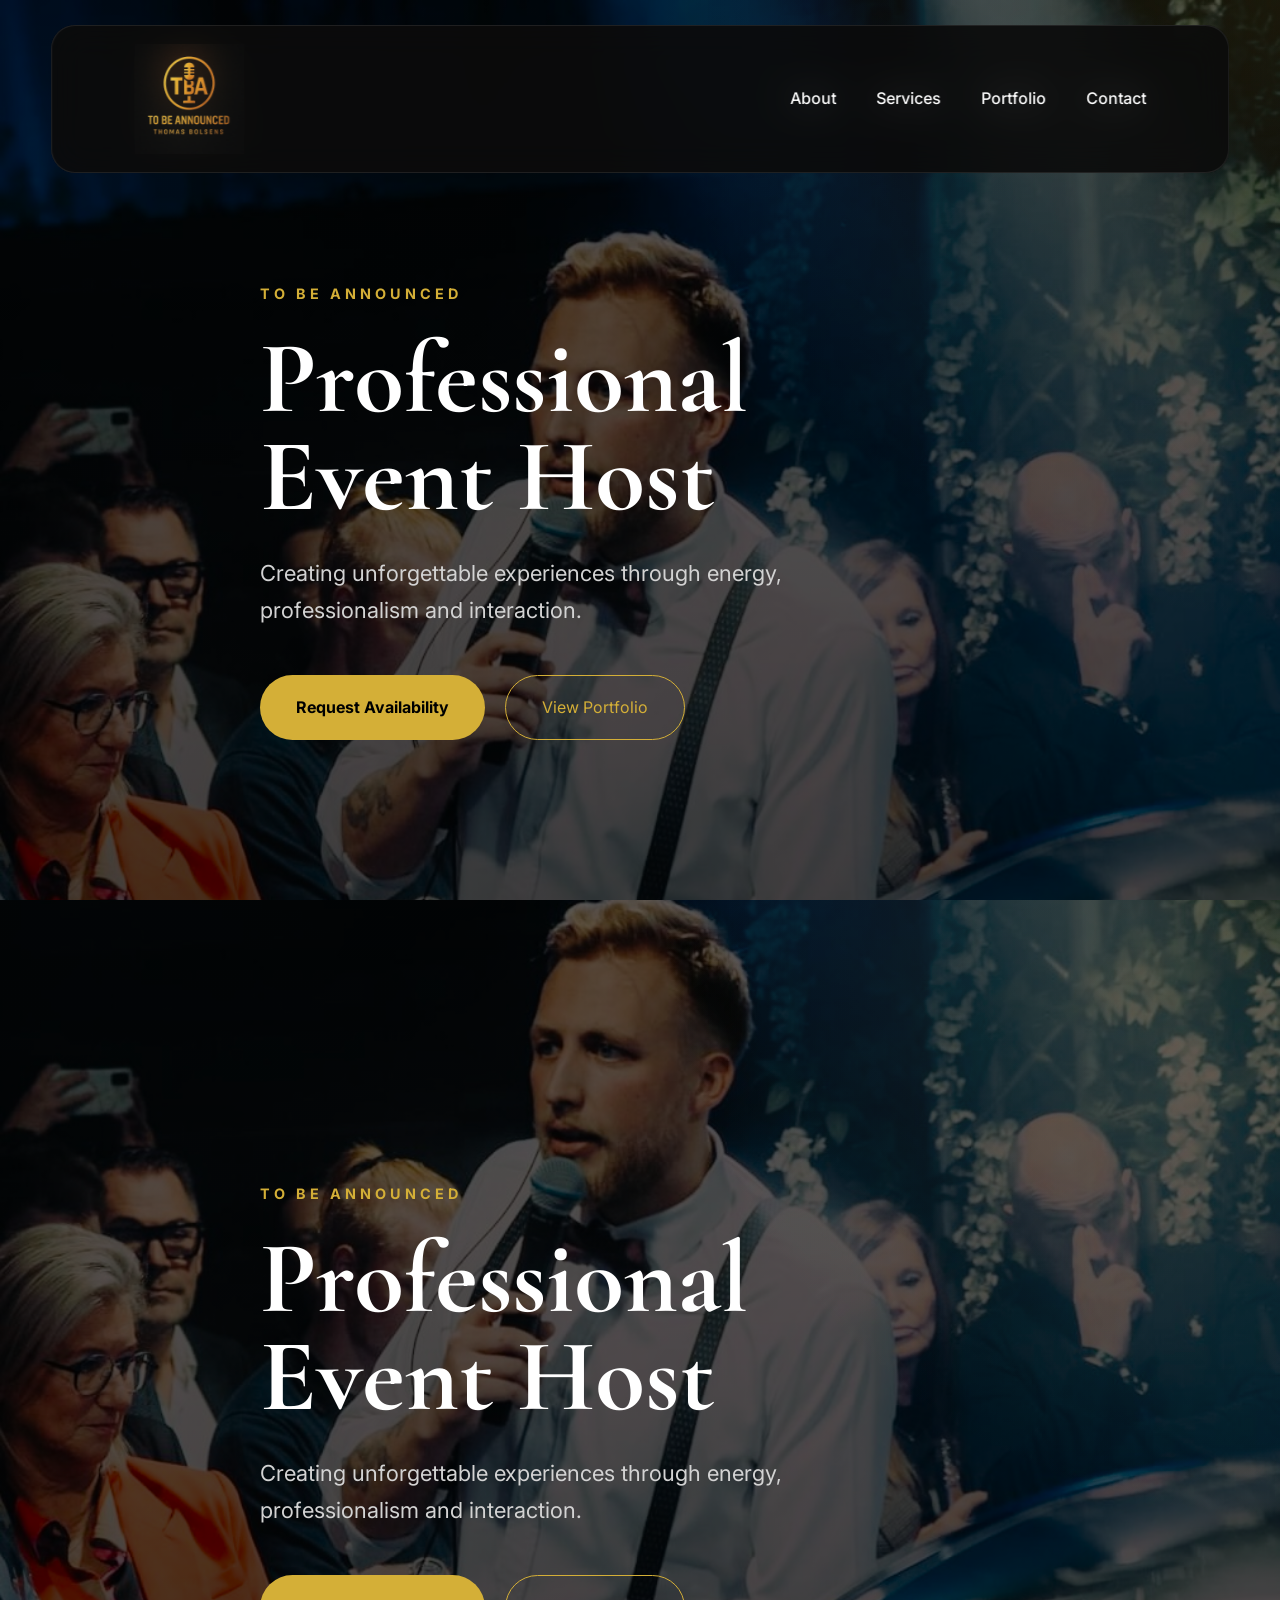
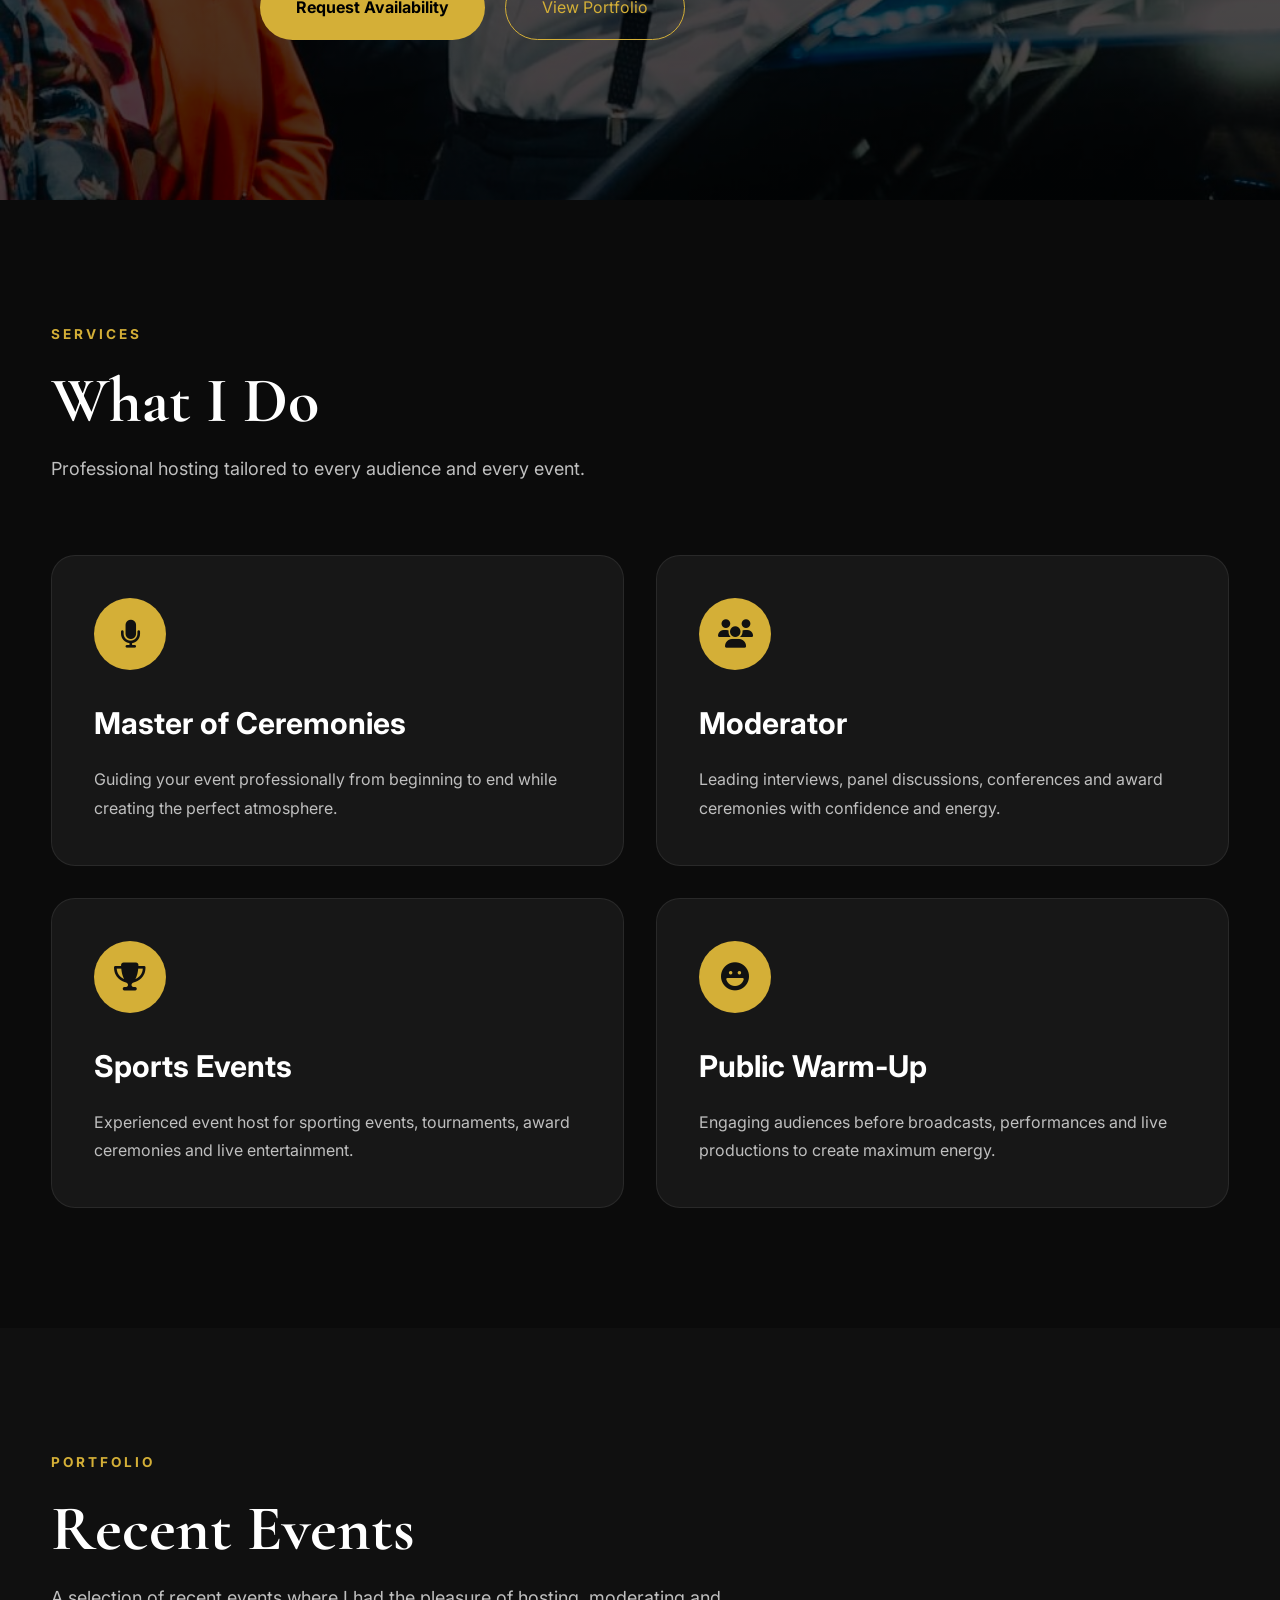
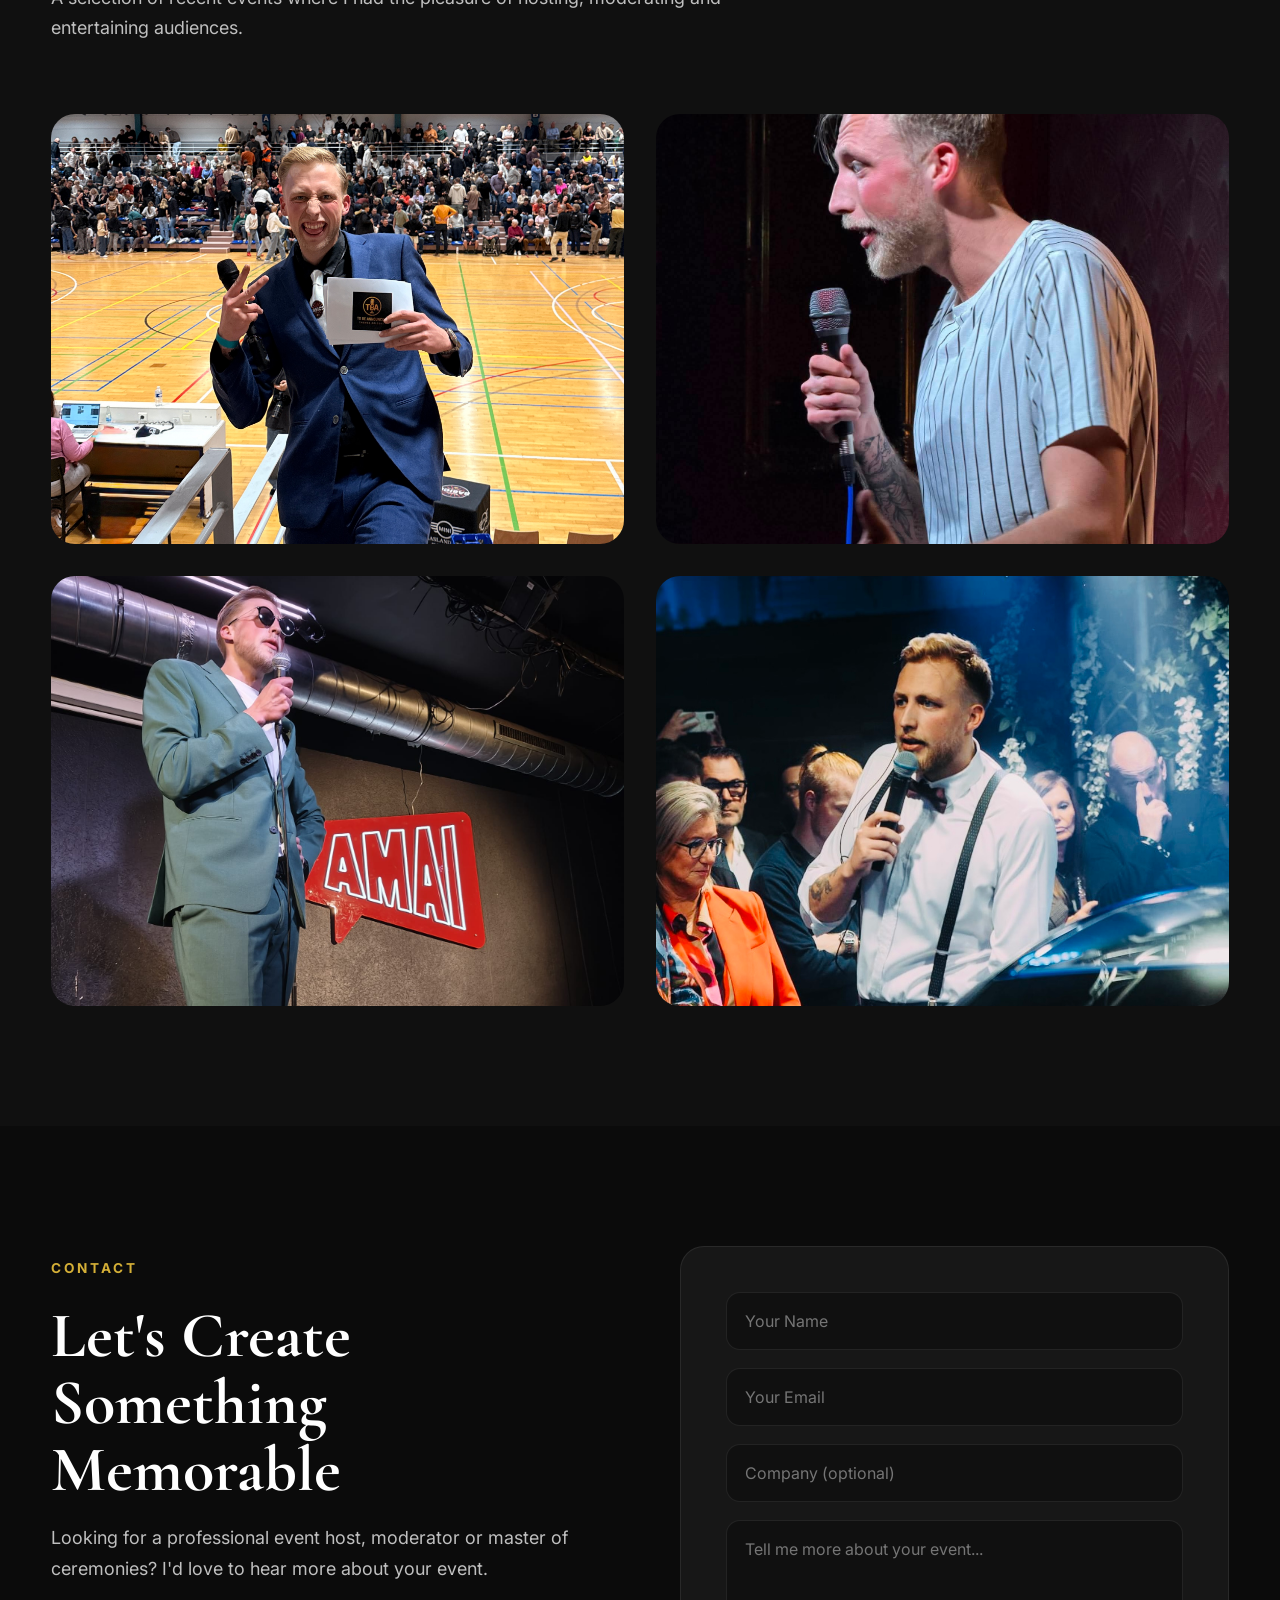
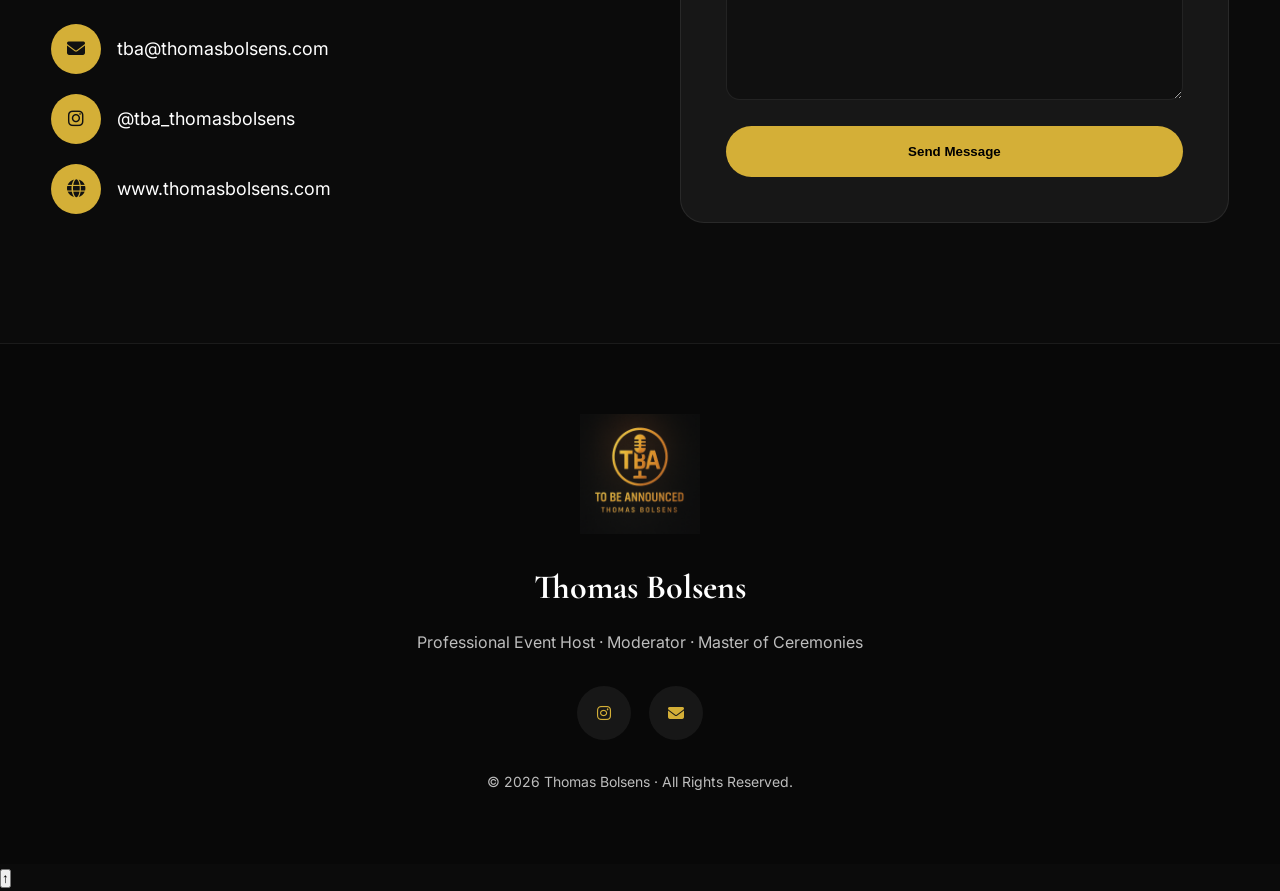
==== index.html @ 0cbcba97 "Add SEO files" ====
<!DOCTYPE html>
<html lang="en">

<head>

    <meta charset="UTF-8">
    <meta name="viewport" content="width=device-width, initial-scale=1.0">

    <title>Thomas Bolsens | Professional Event Host</title>

    <meta name="description"
      content="Professional event host, moderator and master of ceremonies based in Belgium. Thomas Bolsens brings energy, interaction and professionalism to every event.">

<meta name="keywords"
      content="Thomas Bolsens, Event Host, Moderator, Master of Ceremonies, MC, Presenter, Belgium">

<meta name="author" content="Thomas Bolsens">
<meta name="robots" content="index, follow">

<meta property="og:title" content="Thomas Bolsens | Professional Event Host">
<meta property="og:description"
      content="Professional event host, moderator and master of ceremonies for corporate events, sports events and live entertainment.">
<meta property="og:image" content="https://thomasbolsens.com/images/hero.jpeg">
<meta property="og:url" content="https://thomasbolsens.com">
<meta property="og:type" content="website">

<meta name="twitter:card" content="summary_large_image">
<meta name="twitter:title" content="Thomas Bolsens | Professional Event Host">
<meta name="twitter:description"
      content="Professional event host, moderator and master of ceremonies.">
<meta name="twitter:image" content="https://thomasbolsens.com/images/hero.jpeg">

<link rel="stylesheet" href="style.css">

<link rel="preconnect" href="https://fonts.googleapis.com">
<link rel="preconnect" href="https://fonts.gstatic.com" crossorigin>

<link href="https://fonts.googleapis.com/css2?family=Inter:wght@300;400;500;600;700&family=Cormorant+Garamond:wght@500;600;700&display=swap"
      rel="stylesheet">

<link rel="stylesheet"
      href="https://cdnjs.cloudflare.com/ajax/libs/font-awesome/6.7.2/css/all.min.css">

<link rel="icon" type="image/png" href="images/favicon.png">

</head>

<body>

<header class="navbar">

    <div class="container nav-container">

        <a href="#" class="logo">
            <img src="images/logo.png" alt="Thomas Bolsens">
        </a>

        <nav>

            <a href="#about">About</a>
            <a href="#services">Services</a>
            <a href="#portfolio">Portfolio</a>
            <a href="#contact">Contact</a>

        </nav>

        <div class="menu-toggle">

            <i class="fa-solid fa-bars"></i>

        </div>

    </div>

</header>

<section class="hero">

    <div class="hero-overlay"></div>

    <div class="container hero-content">

        <span class="eyebrow">
            TO BE ANNOUNCED
        </span>

        <h1>
            Professional<br>
            Event Host
        </h1>

        <p>

            Creating unforgettable experiences through
            energy, professionalism and interaction.

        </p>

        <div class="hero-buttons">

            <a href="#contact" class="btn-primary">
                Request Availability
            </a>

            <a href="#portfolio" class="btn-secondary">
                View Portfolio
            </a>

        </div>

    </div>

</section>

<!DOCTYPE html>
<html lang="en">

<head>

    <meta charset="UTF-8">
    <meta name="viewport" content="width=device-width, initial-scale=1.0">

    <title>Thomas Bolsens | Professional Event Host</title>

    <meta name="description"
        content="Professional Event Host, Moderator & Master of Ceremonies">

    <link rel="stylesheet" href="style.css">

    <link rel="preconnect" href="https://fonts.googleapis.com">
    <link rel="preconnect" href="https://fonts.gstatic.com" crossorigin>

    <link
        href="https://fonts.googleapis.com/css2?family=Inter:wght@300;400;500;600;700&family=Cormorant+Garamond:wght@500;600;700&display=swap"
        rel="stylesheet">

    <link rel="stylesheet"
        href="https://cdnjs.cloudflare.com/ajax/libs/font-awesome/6.7.2/css/all.min.css">

</head>

<body>

<header class="navbar">

    <div class="container nav-container">

        <a href="#" class="logo">
            <img src="images/logo.png" alt="Thomas Bolsens">
        </a>

        <nav>

            <a href="#about">About</a>
            <a href="#services">Services</a>
            <a href="#portfolio">Portfolio</a>
            <a href="#contact">Contact</a>

        </nav>

        <div class="menu-toggle">

            <i class="fa-solid fa-bars"></i>

        </div>

    </div>

</header>

<section class="hero">

    <div class="hero-overlay"></div>

    <div class="container hero-content">

        <span class="eyebrow">
            TO BE ANNOUNCED
        </span>

        <h1>
            Professional<br>
            Event Host
        </h1>

        <p>

            Creating unforgettable experiences through
            energy, professionalism and interaction.

        </p>

        <div class="hero-buttons">

            <a href="#contact" class="btn-primary">
                Request Availability
            </a>

            <a href="#portfolio" class="btn-secondary">
                View Portfolio
            </a>

        </div>

    </div>

</section>

<section id="services" class="services">

    <div class="container">

        <div class="section-header">

            <span class="section-tag">
                SERVICES
            </span>

            <h2 class="section-title">
                What I Do
            </h2>

            <p class="section-text">
                Professional hosting tailored to every audience and every event.
            </p>

        </div>

        <div class="services-grid">

            <div class="service-card">

                <div class="service-icon">
                    <i class="fa-solid fa-microphone"></i>
                </div>

                <h3>Master of Ceremonies</h3>

                <p>
                    Guiding your event professionally from beginning to end while creating the perfect atmosphere.
                </p>

            </div>

            <div class="service-card">

                <div class="service-icon">
                    <i class="fa-solid fa-users"></i>
                </div>

                <h3>Moderator</h3>

                <p>
                    Leading interviews, panel discussions, conferences and award ceremonies with confidence and energy.
                </p>

            </div>

            <div class="service-card">

                <div class="service-icon">
                    <i class="fa-solid fa-trophy"></i>
                </div>

                <h3>Sports Events</h3>

                <p>
                    Experienced event host for sporting events, tournaments, award ceremonies and live entertainment.
                </p>

            </div>

            <div class="service-card">

                <div class="service-icon">
                    <i class="fa-solid fa-face-laugh"></i>
                </div>

                <h3>Public Warm-Up</h3>

                <p>
                    Engaging audiences before broadcasts, performances and live productions to create maximum energy.
                </p>

            </div>

        </div>

    </div>

</section>

<section id="portfolio" class="portfolio">

    <div class="container">

        <div class="section-header">

            <span class="section-tag">
                PORTFOLIO
            </span>

            <h2 class="section-title">
                Recent Events
            </h2>

            <p class="section-text">
                A selection of recent events where I had the pleasure of hosting, moderating and entertaining audiences.
            </p>

        </div>

        <div class="portfolio-grid">

            <div class="portfolio-item">

                <img src="images/basketbal.jpeg" alt="Basketball Event">

                <div class="portfolio-overlay">

                    <h3>Basketball Event</h3>

                    <p>Master of Ceremonies</p>

                </div>

            </div>

            <div class="portfolio-item">

                <img src="images/comedy1.jpeg" alt="Comedy Show">

                <div class="portfolio-overlay">

                    <h3>Comedy Night</h3>

                    <p>Host & Performer</p>

                </div>

            </div>

            <div class="portfolio-item">

                <img src="images/comedy2.jpeg" alt="Live Entertainment">

                <div class="portfolio-overlay">

                    <h3>Live Entertainment</h3>

                    <p>Public Warm-up</p>

                </div>

            </div>

            <div class="portfolio-item">

                <img src="images/hero.jpeg" alt="Corporate Event">

                <div class="portfolio-overlay">

                    <h3>Corporate Event</h3>

                    <p>Event Host</p>

                </div>

            </div>

        </div>

    </div>

</section>

<section id="contact" class="contact">

    <div class="container contact-grid">

        <div class="contact-info">

            <span class="section-tag">
                CONTACT
            </span>

            <h2 class="section-title">
                Let's Create Something Memorable
            </h2>

            <p class="section-text">

                Looking for a professional event host,
                moderator or master of ceremonies?

                I'd love to hear more about your event.

            </p>

            <div class="contact-details">

                <div class="contact-item">

                    <i class="fa-solid fa-envelope"></i>

                    <span>tba@thomasbolsens.com</span>

                </div>

                <div class="contact-item">

                    <i class="fa-brands fa-instagram"></i>

                    <span>@tba_thomasbolsens</span>

                </div>

                <div class="contact-item">

                    <i class="fa-solid fa-globe"></i>

                    <span>www.thomasbolsens.com</span>

                </div>

            </div>

        </div>

        <form
            class="contact-form"
            action="https://formspree.io/f/xbdvperz"
            method="POST">

            <input
                type="text"
                name="name"
                placeholder="Your Name"
                required>

            <input
                type="email"
                name="email"
                placeholder="Your Email"
                required>

            <input
                type="text"
                name="company"
                placeholder="Company (optional)">

            <textarea
                name="message"
                placeholder="Tell me more about your event..."
                required></textarea>

            <button
                type="submit"
                class="btn-primary">

                Send Message

            </button>

        </form>

    </div>

</section>

<footer class="footer">

    <div class="container">

        <div class="footer-logo">

            <img src="images/logo.png" alt="Thomas Bolsens Logo">

        </div>

        <h3>Thomas Bolsens</h3>

        <p>

            Professional Event Host · Moderator ·
            Master of Ceremonies

        </p>

        <div class="footer-social">

            <a
                href="https://instagram.com/tba_thomasbolsens"
                target="_blank"
                aria-label="Instagram">

                <i class="fa-brands fa-instagram"></i>

            </a>

            <a
                href="mailto:tba@thomasbolsens.com"
                aria-label="Email">

                <i class="fa-solid fa-envelope"></i>

            </a>

        </div>

        <p class="copyright">

            © 2026 Thomas Bolsens ·
            All Rights Reserved.

        </p>

    </div>

</footer>

<script src="script.js"></script>

</body>
</html>
---- style.css ----
/* ==========================================
   THOMAS BOLSENS
   PREMIUM WEBSITE
========================================== */

:root{

    --black:#0b0b0b;
    --black-light:#151515;

    --gold:#D4AF37;
    --gold-light:#E8C55A;

    --white:#ffffff;

    --grey:#bfbfbf;

    --border:rgba(255,255,255,.08);

    --shadow:0 20px 60px rgba(0,0,0,.35);

    --radius:22px;

    --transition:.35s ease;

}

/* ==========================================
   RESET
========================================== */

*{

    margin:0;
    padding:0;

    box-sizing:border-box;

}

html{

    scroll-behavior:smooth;

}

body{

    background:var(--black);

    color:var(--white);

    font-family:'Inter',sans-serif;

    overflow-x:hidden;

    line-height:1.7;

}

img{

    width:100%;

    display:block;

}

a{

    text-decoration:none;

    color:inherit;

}

ul{

    list-style:none;

}

.container{

    width:min(92%,1200px);

    margin:auto;

}

section{

    padding:120px 0;

}

/* ==========================================
   TYPOGRAPHY
========================================== */

.section-tag{

    color:var(--gold);

    font-size:.85rem;

    letter-spacing:3px;

    text-transform:uppercase;

    font-weight:700;

}

.section-title{

    font-family:'Cormorant Garamond',serif;

    font-size:clamp(42px,5vw,70px);

    line-height:1.05;

    margin:20px 0;

}

.section-text{

    color:var(--grey);

    font-size:18px;

    max-width:720px;

}

/* ==========================================
   BUTTONS
========================================== */

.btn-primary{

    display:inline-flex;

    justify-content:center;

    align-items:center;

    padding:18px 36px;

    background:var(--gold);

    color:black;

    border-radius:999px;

    font-weight:700;

    transition:var(--transition);

}

.btn-primary:hover{

    background:var(--gold-light);

    transform:translateY(-4px);

}

.btn-secondary{

    display:inline-flex;

    justify-content:center;

    align-items:center;

    padding:18px 36px;

    border:1px solid var(--gold);

    border-radius:999px;

    color:var(--gold);

    transition:var(--transition);

}

.btn-secondary:hover{

    background:var(--gold);

    color:black;

}

/* ==========================================
   NAVBAR
========================================== */

.navbar{

    position:fixed;

    top:25px;
    left:50%;

    transform:translateX(-50%);

    width:min(92%,1280px);

    z-index:999;

    background:rgba(12,12,12,.72);

    backdrop-filter:blur(18px);

    border:1px solid rgba(255,255,255,.08);

    border-radius:24px;

}

.nav-container{

    display:flex;

    justify-content:space-between;

    align-items:center;

    padding:18px 35px;

}

.logo img{

    width:110px;

}

nav{

    display:flex;

    gap:40px;

    align-items:center;

}

nav a{

    color:white;

    font-weight:500;

    position:relative;

    transition:.3s;

}

nav a::after{

    content:"";

    position:absolute;

    left:0;

    bottom:-8px;

    width:0;

    height:2px;

    background:var(--gold);

    transition:.35s;

}

nav a:hover{

    color:var(--gold);

}

nav a:hover::after{

    width:100%;

}

.menu-toggle{

    display:none;

    font-size:28px;

    color:white;

    cursor:pointer;

}

/* ==========================================
   HERO
========================================== */

.hero{

    position:relative;

    min-height:100vh;

    display:flex;

    align-items:center;

    overflow:hidden;

    background:
    linear-gradient(
        rgba(0,0,0,.62),
        rgba(0,0,0,.72)
    ),
    url("images/hero.jpeg");

    background-size:cover;

    background-position:center;

    background-repeat:no-repeat;

}

.hero-overlay{

    position:absolute;

    inset:0;

    background:radial-gradient(circle at top right,
    rgba(212,175,55,.12),
    transparent 40%);

}

.hero-content{

    position:relative;

    z-index:2;

    max-width:760px;

    padding-top:120px;

}

.eyebrow{

    display:inline-block;

    color:var(--gold);

    letter-spacing:4px;

    text-transform:uppercase;

    font-size:.9rem;

    font-weight:700;

    margin-bottom:24px;

}

.hero h1{

    font-family:'Cormorant Garamond',serif;

    font-size:clamp(62px,8vw,110px);

    line-height:.95;

    margin-bottom:30px;

}

.hero p{

    max-width:620px;

    color:#d3d3d3;

    font-size:22px;

    margin-bottom:45px;

}

.hero-buttons{

    display:flex;

    gap:20px;

    flex-wrap:wrap;

}

/* ==========================================
   ABOUT
========================================== */

.about{

    background:#101010;

}

.about-grid{

    display:grid;

    grid-template-columns:520px 1fr;

    gap:80px;

    align-items:center;

}

.about-image{

    position:relative;

}

.about-image img{

    width:100%;

    height:700px;

    object-fit:cover;

    object-position:center;

    border-radius:26px;

    box-shadow:0 30px 80px rgba(0,0,0,.45);

    transition:.45s;

}

.about-image img:hover{

    transform:scale(1.03);

}

.about-content{

    max-width:620px;

}

.about-content h2{

    font-family:'Cormorant Garamond',serif;

    font-size:62px;

    line-height:1.05;

    margin:20px 0 30px;

}

.about-content p{

    color:#c8c8c8;

    font-size:18px;

    margin-bottom:22px;

}

.about-highlights{

    display:grid;

    grid-template-columns:repeat(2,1fr);

    gap:22px;

    margin:45px 0;

}

.highlight{

    background:#181818;

    border:1px solid rgba(255,255,255,.08);

    border-radius:20px;

    padding:24px;

    transition:.35s;

}

.highlight:hover{

    border-color:#D4AF37;

    transform:translateY(-6px);

}

.highlight h3{

    color:#D4AF37;

    margin-bottom:10px;

    font-size:20px;

}

.highlight p{

    margin:0;

    font-size:15px;

    color:#bdbdbd;

}

.about .btn-primary{

    margin-top:15px;

}

/* ==========================================
   SERVICES
========================================== */

.services{

    background:#0b0b0b;

}

.services-grid{

    display:grid;

    grid-template-columns:repeat(2,1fr);

    gap:32px;

    margin-top:70px;

}

.service-card{

    background:#171717;

    border:1px solid rgba(255,255,255,.08);

    border-radius:24px;

    padding:42px;

    transition:.35s;

    position:relative;

    overflow:hidden;

}

.service-card::before{

    content:"";

    position:absolute;

    left:0;
    top:0;

    width:5px;
    height:100%;

    background:#D4AF37;

    transform:scaleY(0);

    transition:.35s;

}

.service-card:hover::before{

    transform:scaleY(1);

}

.service-card:hover{

    transform:translateY(-10px);

    border-color:#D4AF37;

    box-shadow:0 20px 50px rgba(0,0,0,.35);

}

.service-icon{

    width:72px;

    height:72px;

    border-radius:50%;

    background:#D4AF37;

    color:#111;

    display:flex;

    justify-content:center;

    align-items:center;

    font-size:28px;

    margin-bottom:28px;

}

.service-card h3{

    font-size:30px;

    margin-bottom:16px;

}

.service-card p{

    color:#bfbfbf;

    line-height:1.8;

}

/* ==========================================
   PORTFOLIO
========================================== */

.portfolio{

    background:#101010;

}

.portfolio-grid{

    display:grid;

    grid-template-columns:repeat(2,1fr);

    gap:32px;

    margin-top:70px;

}

.portfolio-item{

    position:relative;

    overflow:hidden;

    border-radius:24px;

}

.portfolio-item img{

    width:100%;

    height:430px;

    object-fit:cover;

    object-position:center 25%;

    transition:.55s;

}

.portfolio-overlay{

    position:absolute;

    inset:0;

    display:flex;

    flex-direction:column;

    justify-content:flex-end;

    padding:34px;

    background:linear-gradient(to top,
        rgba(0,0,0,.90),
        rgba(0,0,0,.10));

    opacity:0;

    transition:.35s;

}

.portfolio-overlay h3{

    font-size:30px;

    margin-bottom:8px;

}

.portfolio-overlay p{

    color:#D4AF37;

}

.portfolio-item:hover img{

    transform:scale(1.08);

}

.portfolio-item:hover .portfolio-overlay{

    opacity:1;

}

/* ==========================================
   CONTACT
========================================== */

.contact{

    background:#0b0b0b;

}

.contact-grid{

    display:grid;

    grid-template-columns:1fr 1fr;

    gap:80px;

    align-items:center;

}

.contact-details{

    margin-top:40px;

    display:flex;

    flex-direction:column;

    gap:20px;

}

.contact-item{

    display:flex;

    align-items:center;

    gap:16px;

    font-size:18px;

}

.contact-item i{

    width:50px;

    height:50px;

    border-radius:50%;

    display:flex;

    align-items:center;

    justify-content:center;

    background:#D4AF37;

    color:#111;

}

.contact-form{

    background:#171717;

    padding:45px;

    border-radius:24px;

    border:1px solid rgba(255,255,255,.08);

}

.contact-form input,
.contact-form textarea{

    width:100%;

    background:#101010;

    border:1px solid rgba(255,255,255,.08);

    color:white;

    padding:18px;

    border-radius:14px;

    margin-bottom:18px;

    font-family:inherit;

    font-size:16px;

}

.contact-form textarea{

    min-height:180px;

    resize:vertical;

}

.contact-form input:focus,
.contact-form textarea:focus{

    outline:none;

    border-color:#D4AF37;

}

.contact-form button{

    width:100%;

    border:none;

    cursor:pointer;

}

/* ==========================================
   FOOTER
========================================== */

.footer{

    background:#080808;

    padding:70px 0;

    text-align:center;

    border-top:1px solid rgba(255,255,255,.08);

}

.footer-logo img{

    width:120px;

    margin:0 auto 25px;

}

.footer h3{

    font-family:'Cormorant Garamond',serif;

    font-size:34px;

    margin-bottom:12px;

}

.footer p{

    color:#bdbdbd;

}

.footer-social{

    display:flex;

    justify-content:center;

    gap:18px;

    margin:30px 0;

}

.footer-social a{

    width:54px;

    height:54px;

    border-radius:50%;

    background:#171717;

    display:flex;

    justify-content:center;

    align-items:center;

    color:#D4AF37;

    transition:.3s;

}

.footer-social a:hover{

    background:#D4AF37;

    color:#111;

    transform:translateY(-4px);

}

.copyright{

    margin-top:25px;

    font-size:14px;

}

/* ==========================================
   RESPONSIVE
========================================== */

@media(max-width:1024px){

    .about-grid,
    .contact-grid{

        grid-template-columns:1fr;

    }

    .services-grid,
    .portfolio-grid{

        grid-template-columns:1fr;

    }

}

@media(max-width:768px){

    nav{

        display:none;

    }

    .menu-toggle{

        display:block;

    }

    .hero{

        text-align:center;

    }

    .hero-content{

        margin:auto;

    }

    .hero-buttons{

        justify-content:center;

    }

    .hero h1{

        font-size:58px;

    }

    .about-grid{

        gap:45px;

    }

    .about-image img{

        height:450px;

    }

    .about-highlights{

        grid-template-columns:1fr;

    }

}

@media(max-width:600px){

    section{

        padding:80px 0;

    }

    .section-title{

        font-size:42px;

    }

    .hero h1{

        font-size:44px;

    }

    .hero p{

        font-size:18px;

    }

    .btn-primary,
    .btn-secondary{

        width:100%;

    }

    .hero-buttons{

        flex-direction:column;

    }

}
---- style.css ----
/* ==========================================
   THOMAS BOLSENS
   PREMIUM WEBSITE
========================================== */

:root{

    --black:#0b0b0b;
    --black-light:#151515;

    --gold:#D4AF37;
    --gold-light:#E8C55A;

    --white:#ffffff;

    --grey:#bfbfbf;

    --border:rgba(255,255,255,.08);

    --shadow:0 20px 60px rgba(0,0,0,.35);

    --radius:22px;

    --transition:.35s ease;

}

/* ==========================================
   RESET
========================================== */

*{

    margin:0;
    padding:0;

    box-sizing:border-box;

}

html{

    scroll-behavior:smooth;

}

body{

    background:var(--black);

    color:var(--white);

    font-family:'Inter',sans-serif;

    overflow-x:hidden;

    line-height:1.7;

}

img{

    width:100%;

    display:block;

}

a{

    text-decoration:none;

    color:inherit;

}

ul{

    list-style:none;

}

.container{

    width:min(92%,1200px);

    margin:auto;

}

section{

    padding:120px 0;

}

/* ==========================================
   TYPOGRAPHY
========================================== */

.section-tag{

    color:var(--gold);

    font-size:.85rem;

    letter-spacing:3px;

    text-transform:uppercase;

    font-weight:700;

}

.section-title{

    font-family:'Cormorant Garamond',serif;

    font-size:clamp(42px,5vw,70px);

    line-height:1.05;

    margin:20px 0;

}

.section-text{

    color:var(--grey);

    font-size:18px;

    max-width:720px;

}

/* ==========================================
   BUTTONS
========================================== */

.btn-primary{

    display:inline-flex;

    justify-content:center;

    align-items:center;

    padding:18px 36px;

    background:var(--gold);

    color:black;

    border-radius:999px;

    font-weight:700;

    transition:var(--transition);

}

.btn-primary:hover{

    background:var(--gold-light);

    transform:translateY(-4px);

}

.btn-secondary{

    display:inline-flex;

    justify-content:center;

    align-items:center;

    padding:18px 36px;

    border:1px solid var(--gold);

    border-radius:999px;

    color:var(--gold);

    transition:var(--transition);

}

.btn-secondary:hover{

    background:var(--gold);

    color:black;

}

/* ==========================================
   NAVBAR
========================================== */

.navbar{

    position:fixed;

    top:25px;
    left:50%;

    transform:translateX(-50%);

    width:min(92%,1280px);

    z-index:999;

    background:rgba(12,12,12,.72);

    backdrop-filter:blur(18px);

    border:1px solid rgba(255,255,255,.08);

    border-radius:24px;

}

.nav-container{

    display:flex;

    justify-content:space-between;

    align-items:center;

    padding:18px 35px;

}

.logo img{

    width:110px;

}

nav{

    display:flex;

    gap:40px;

    align-items:center;

}

nav a{

    color:white;

    font-weight:500;

    position:relative;

    transition:.3s;

}

nav a::after{

    content:"";

    position:absolute;

    left:0;

    bottom:-8px;

    width:0;

    height:2px;

    background:var(--gold);

    transition:.35s;

}

nav a:hover{

    color:var(--gold);

}

nav a:hover::after{

    width:100%;

}

.menu-toggle{

    display:none;

    font-size:28px;

    color:white;

    cursor:pointer;

}

/* ==========================================
   HERO
========================================== */

.hero{

    position:relative;

    min-height:100vh;

    display:flex;

    align-items:center;

    overflow:hidden;

    background:
    linear-gradient(
        rgba(0,0,0,.62),
        rgba(0,0,0,.72)
    ),
    url("images/hero.jpeg");

    background-size:cover;

    background-position:center;

    background-repeat:no-repeat;

}

.hero-overlay{

    position:absolute;

    inset:0;

    background:radial-gradient(circle at top right,
    rgba(212,175,55,.12),
    transparent 40%);

}

.hero-content{

    position:relative;

    z-index:2;

    max-width:760px;

    padding-top:120px;

}

.eyebrow{

    display:inline-block;

    color:var(--gold);

    letter-spacing:4px;

    text-transform:uppercase;

    font-size:.9rem;

    font-weight:700;

    margin-bottom:24px;

}

.hero h1{

    font-family:'Cormorant Garamond',serif;

    font-size:clamp(62px,8vw,110px);

    line-height:.95;

    margin-bottom:30px;

}

.hero p{

    max-width:620px;

    color:#d3d3d3;

    font-size:22px;

    margin-bottom:45px;

}

.hero-buttons{

    display:flex;

    gap:20px;

    flex-wrap:wrap;

}

/* ==========================================
   ABOUT
========================================== */

.about{

    background:#101010;

}

.about-grid{

    display:grid;

    grid-template-columns:520px 1fr;

    gap:80px;

    align-items:center;

}

.about-image{

    position:relative;

}

.about-image img{

    width:100%;

    height:700px;

    object-fit:cover;

    object-position:center;

    border-radius:26px;

    box-shadow:0 30px 80px rgba(0,0,0,.45);

    transition:.45s;

}

.about-image img:hover{

    transform:scale(1.03);

}

.about-content{

    max-width:620px;

}

.about-content h2{

    font-family:'Cormorant Garamond',serif;

    font-size:62px;

    line-height:1.05;

    margin:20px 0 30px;

}

.about-content p{

    color:#c8c8c8;

    font-size:18px;

    margin-bottom:22px;

}

.about-highlights{

    display:grid;

    grid-template-columns:repeat(2,1fr);

    gap:22px;

    margin:45px 0;

}

.highlight{

    background:#181818;

    border:1px solid rgba(255,255,255,.08);

    border-radius:20px;

    padding:24px;

    transition:.35s;

}

.highlight:hover{

    border-color:#D4AF37;

    transform:translateY(-6px);

}

.highlight h3{

    color:#D4AF37;

    margin-bottom:10px;

    font-size:20px;

}

.highlight p{

    margin:0;

    font-size:15px;

    color:#bdbdbd;

}

.about .btn-primary{

    margin-top:15px;

}

/* ==========================================
   SERVICES
========================================== */

.services{

    background:#0b0b0b;

}

.services-grid{

    display:grid;

    grid-template-columns:repeat(2,1fr);

    gap:32px;

    margin-top:70px;

}

.service-card{

    background:#171717;

    border:1px solid rgba(255,255,255,.08);

    border-radius:24px;

    padding:42px;

    transition:.35s;

    position:relative;

    overflow:hidden;

}

.service-card::before{

    content:"";

    position:absolute;

    left:0;
    top:0;

    width:5px;
    height:100%;

    background:#D4AF37;

    transform:scaleY(0);

    transition:.35s;

}

.service-card:hover::before{

    transform:scaleY(1);

}

.service-card:hover{

    transform:translateY(-10px);

    border-color:#D4AF37;

    box-shadow:0 20px 50px rgba(0,0,0,.35);

}

.service-icon{

    width:72px;

    height:72px;

    border-radius:50%;

    background:#D4AF37;

    color:#111;

    display:flex;

    justify-content:center;

    align-items:center;

    font-size:28px;

    margin-bottom:28px;

}

.service-card h3{

    font-size:30px;

    margin-bottom:16px;

}

.service-card p{

    color:#bfbfbf;

    line-height:1.8;

}

/* ==========================================
   PORTFOLIO
========================================== */

.portfolio{

    background:#101010;

}

.portfolio-grid{

    display:grid;

    grid-template-columns:repeat(2,1fr);

    gap:32px;

    margin-top:70px;

}

.portfolio-item{

    position:relative;

    overflow:hidden;

    border-radius:24px;

}

.portfolio-item img{

    width:100%;

    height:430px;

    object-fit:cover;

    object-position:center 25%;

    transition:.55s;

}

.portfolio-overlay{

    position:absolute;

    inset:0;

    display:flex;

    flex-direction:column;

    justify-content:flex-end;

    padding:34px;

    background:linear-gradient(to top,
        rgba(0,0,0,.90),
        rgba(0,0,0,.10));

    opacity:0;

    transition:.35s;

}

.portfolio-overlay h3{

    font-size:30px;

    margin-bottom:8px;

}

.portfolio-overlay p{

    color:#D4AF37;

}

.portfolio-item:hover img{

    transform:scale(1.08);

}

.portfolio-item:hover .portfolio-overlay{

    opacity:1;

}

/* ==========================================
   CONTACT
========================================== */

.contact{

    background:#0b0b0b;

}

.contact-grid{

    display:grid;

    grid-template-columns:1fr 1fr;

    gap:80px;

    align-items:center;

}

.contact-details{

    margin-top:40px;

    display:flex;

    flex-direction:column;

    gap:20px;

}

.contact-item{

    display:flex;

    align-items:center;

    gap:16px;

    font-size:18px;

}

.contact-item i{

    width:50px;

    height:50px;

    border-radius:50%;

    display:flex;

    align-items:center;

    justify-content:center;

    background:#D4AF37;

    color:#111;

}

.contact-form{

    background:#171717;

    padding:45px;

    border-radius:24px;

    border:1px solid rgba(255,255,255,.08);

}

.contact-form input,
.contact-form textarea{

    width:100%;

    background:#101010;

    border:1px solid rgba(255,255,255,.08);

    color:white;

    padding:18px;

    border-radius:14px;

    margin-bottom:18px;

    font-family:inherit;

    font-size:16px;

}

.contact-form textarea{

    min-height:180px;

    resize:vertical;

}

.contact-form input:focus,
.contact-form textarea:focus{

    outline:none;

    border-color:#D4AF37;

}

.contact-form button{

    width:100%;

    border:none;

    cursor:pointer;

}

/* ==========================================
   FOOTER
========================================== */

.footer{

    background:#080808;

    padding:70px 0;

    text-align:center;

    border-top:1px solid rgba(255,255,255,.08);

}

.footer-logo img{

    width:120px;

    margin:0 auto 25px;

}

.footer h3{

    font-family:'Cormorant Garamond',serif;

    font-size:34px;

    margin-bottom:12px;

}

.footer p{

    color:#bdbdbd;

}

.footer-social{

    display:flex;

    justify-content:center;

    gap:18px;

    margin:30px 0;

}

.footer-social a{

    width:54px;

    height:54px;

    border-radius:50%;

    background:#171717;

    display:flex;

    justify-content:center;

    align-items:center;

    color:#D4AF37;

    transition:.3s;

}

.footer-social a:hover{

    background:#D4AF37;

    color:#111;

    transform:translateY(-4px);

}

.copyright{

    margin-top:25px;

    font-size:14px;

}

/* ==========================================
   RESPONSIVE
========================================== */

@media(max-width:1024px){

    .about-grid,
    .contact-grid{

        grid-template-columns:1fr;

    }

    .services-grid,
    .portfolio-grid{

        grid-template-columns:1fr;

    }

}

@media(max-width:768px){

    nav{

        display:none;

    }

    .menu-toggle{

        display:block;

    }

    .hero{

        text-align:center;

    }

    .hero-content{

        margin:auto;

    }

    .hero-buttons{

        justify-content:center;

    }

    .hero h1{

        font-size:58px;

    }

    .about-grid{

        gap:45px;

    }

    .about-image img{

        height:450px;

    }

    .about-highlights{

        grid-template-columns:1fr;

    }

}

@media(max-width:600px){

    section{

        padding:80px 0;

    }

    .section-title{

        font-size:42px;

    }

    .hero h1{

        font-size:44px;

    }

    .hero p{

        font-size:18px;

    }

    .btn-primary,
    .btn-secondary{

        width:100%;

    }

    .hero-buttons{

        flex-direction:column;

    }

}
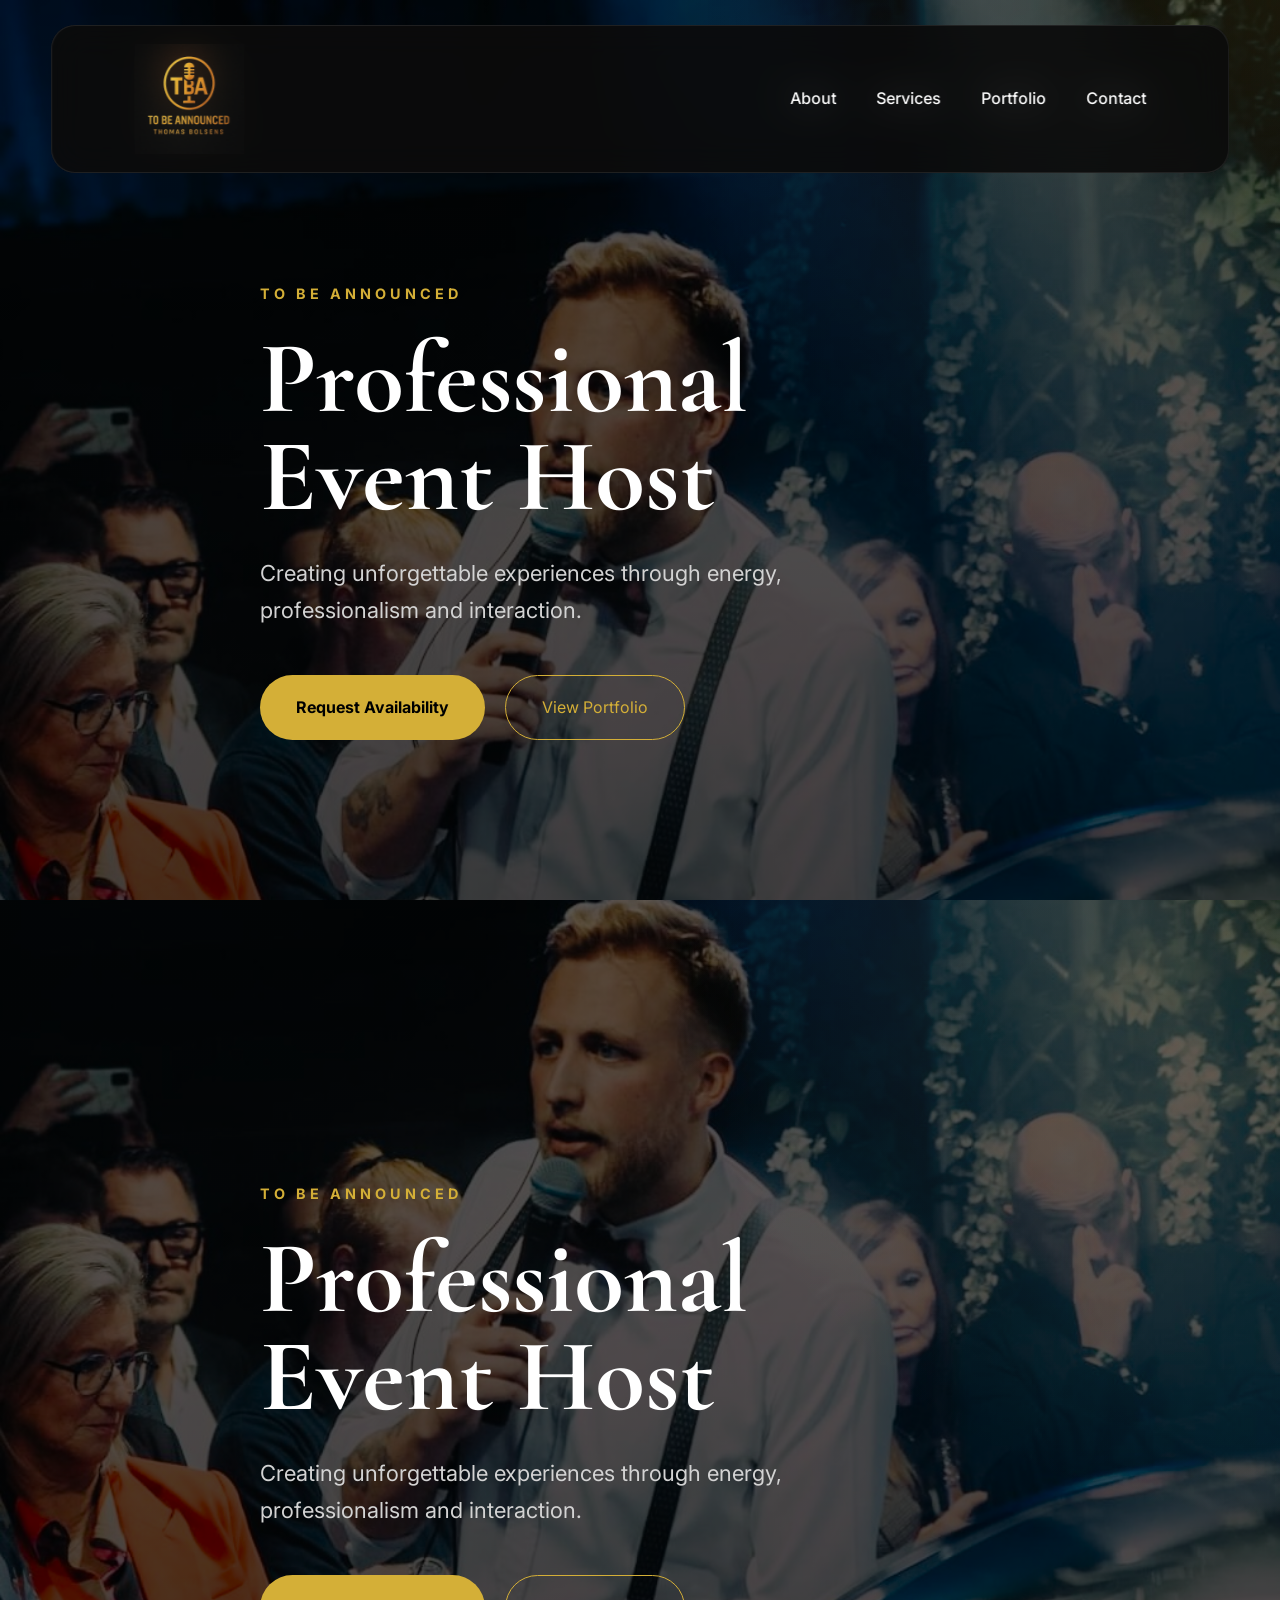
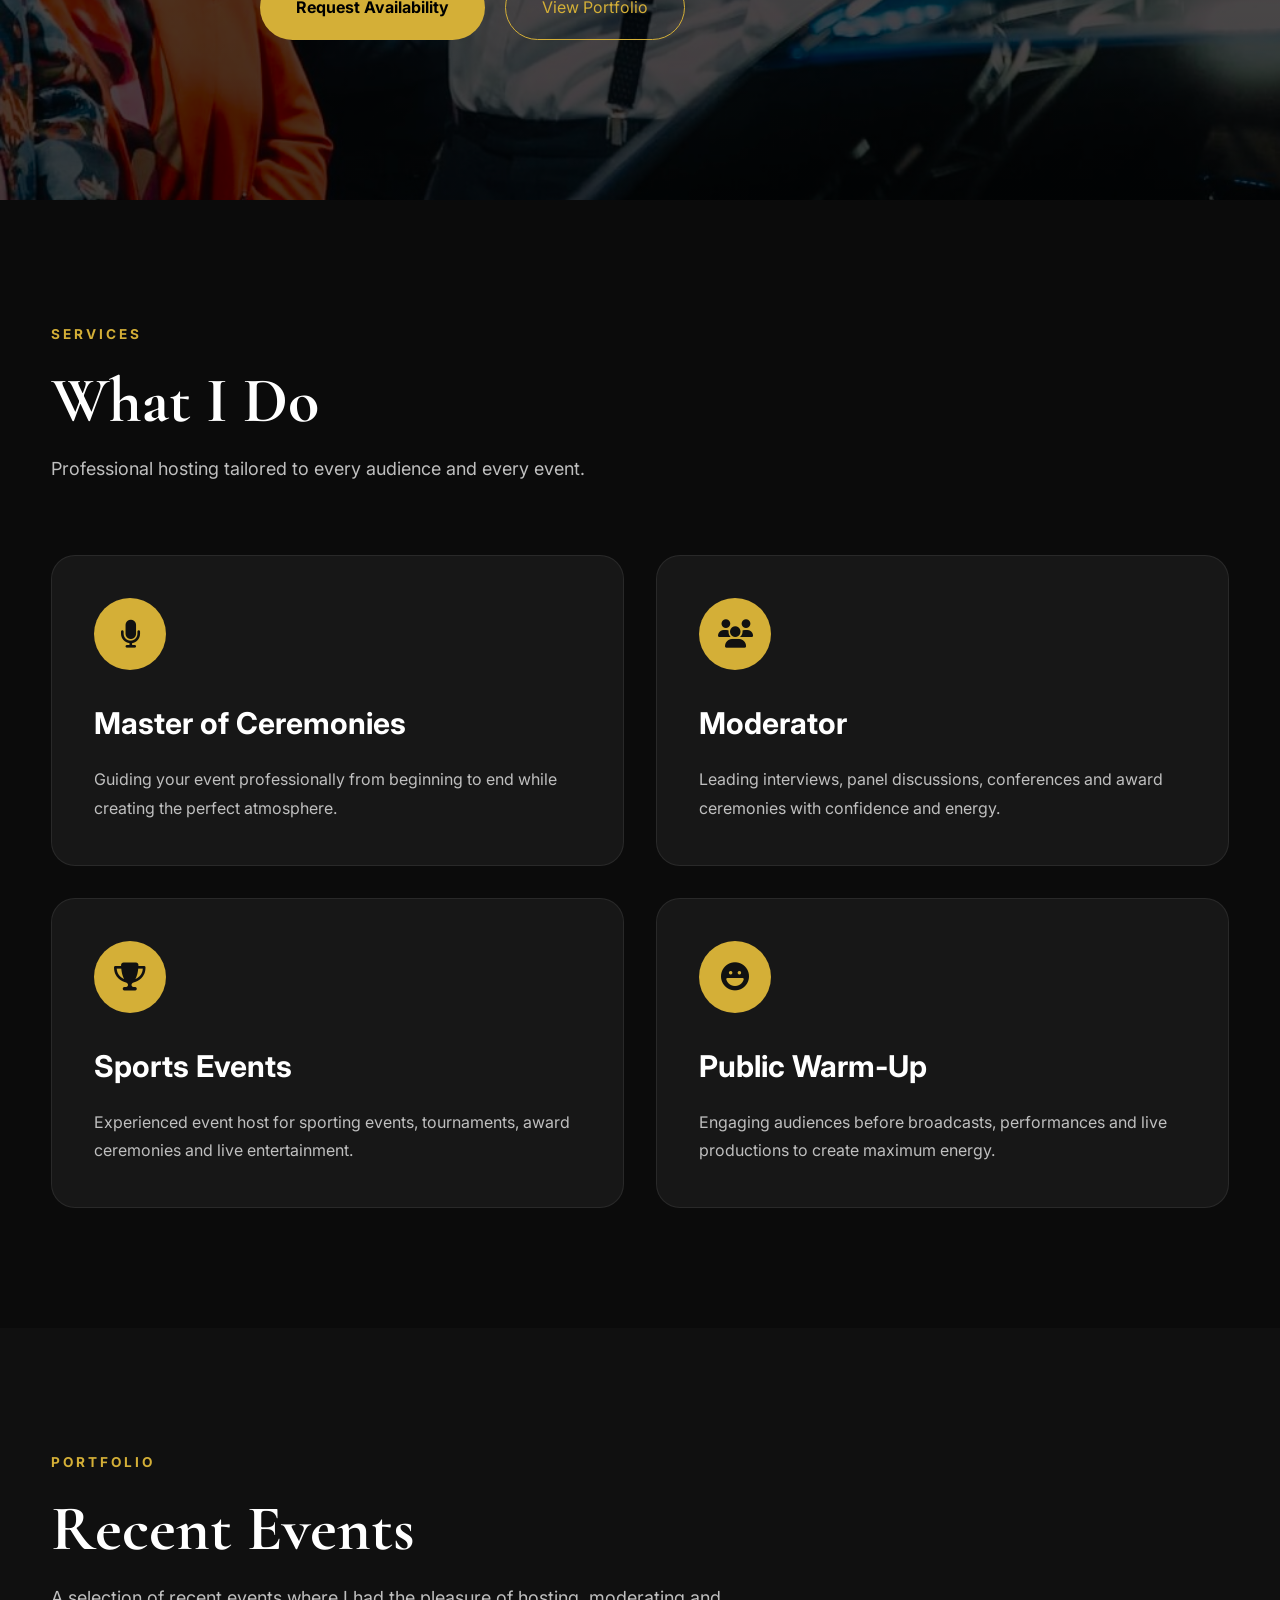
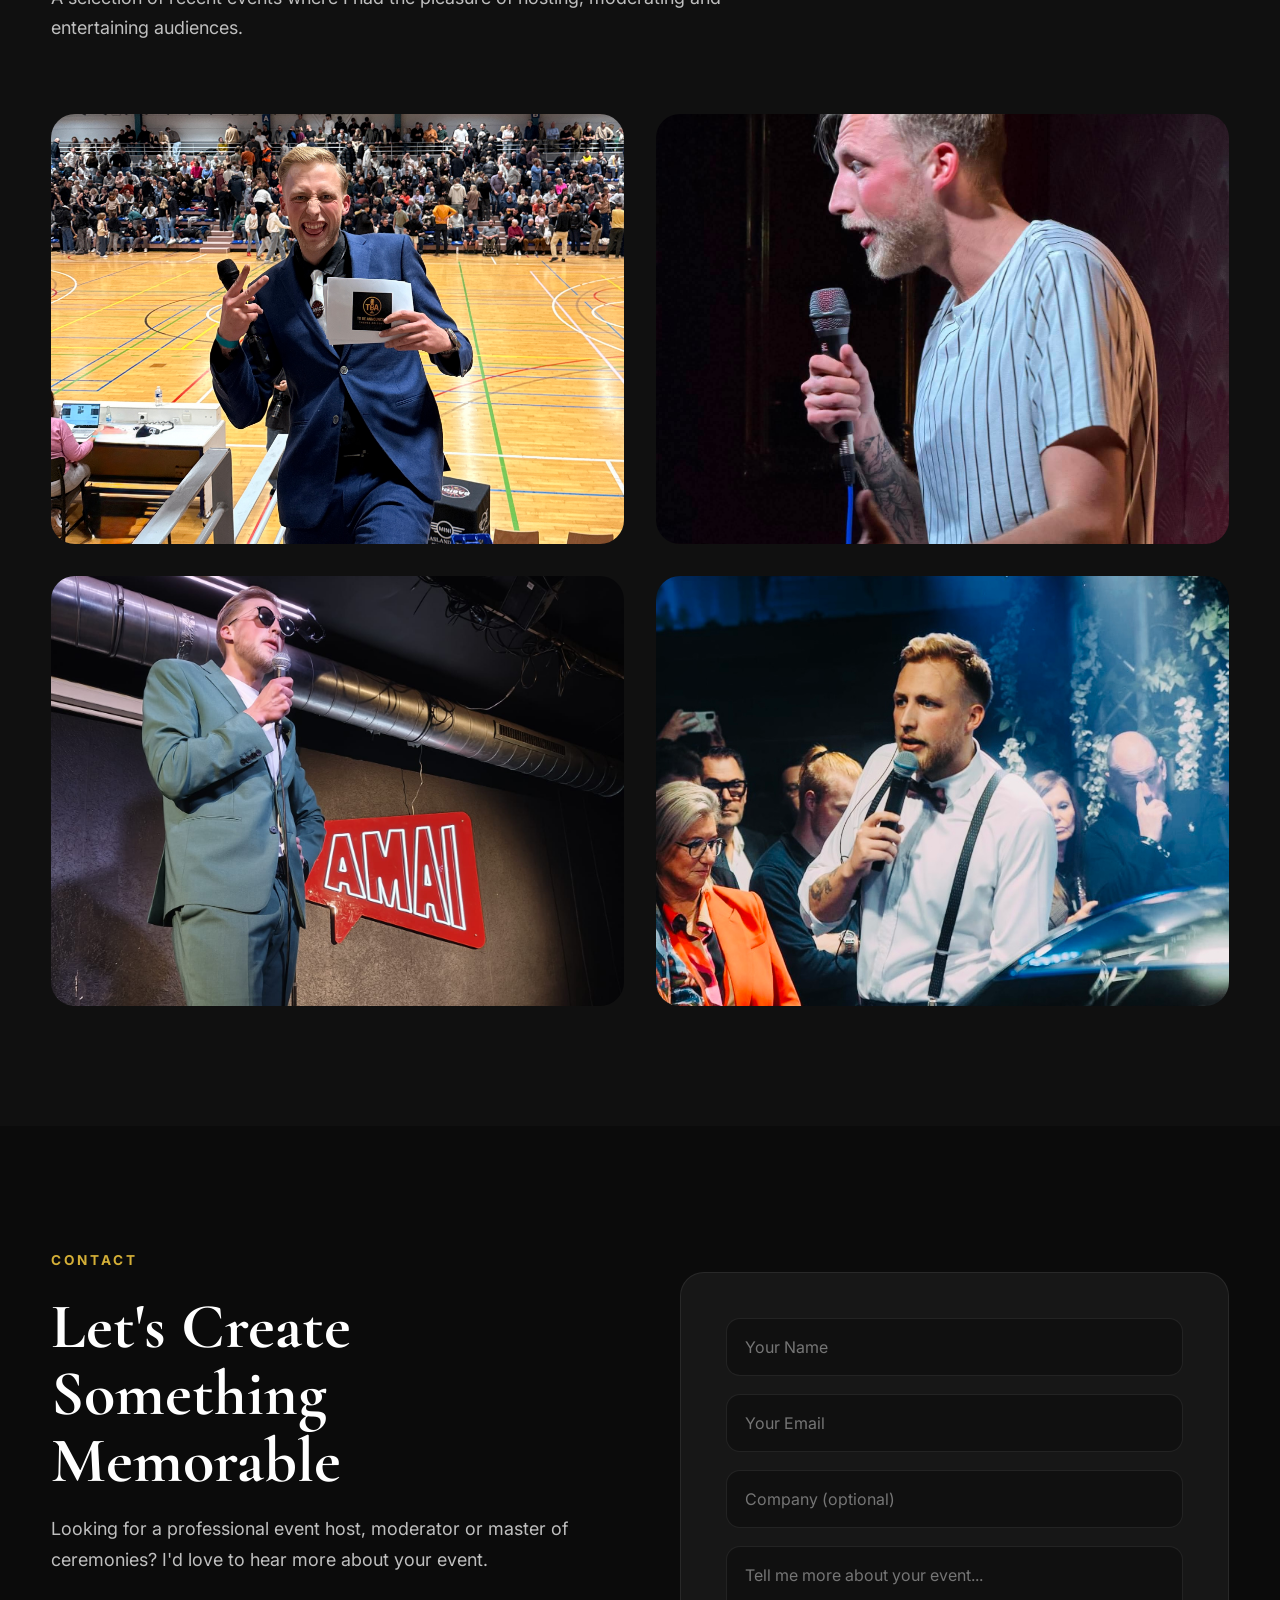
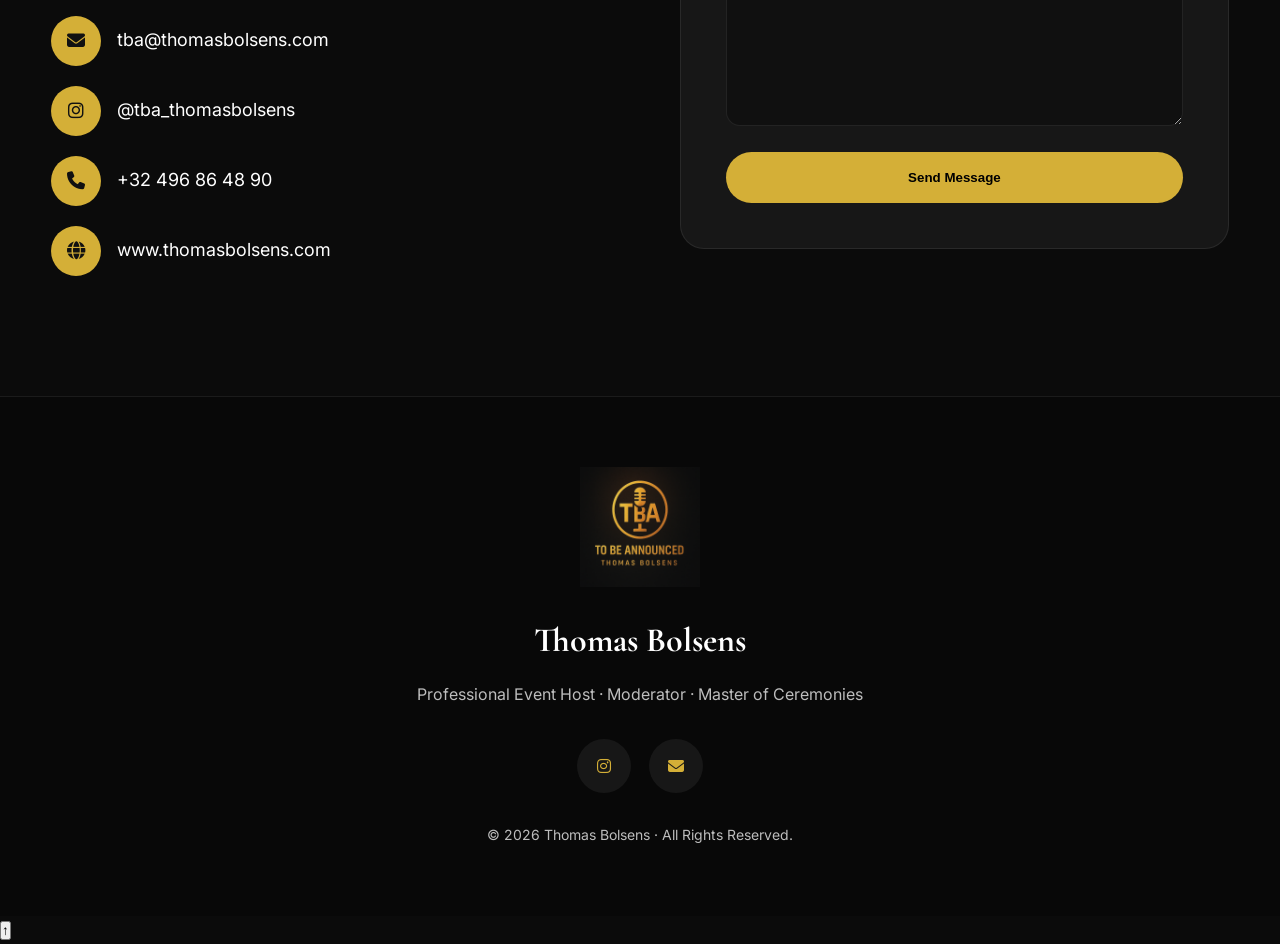
==== commit 16d7d318: "Add phone number and clickable contact links" ====
--- a/index.html
+++ b/index.html
@@ -416,6 +416,13 @@
                 </div>
 
                 <div class="contact-item">
+                     <i class="fa-solid fa-phone"></i>
+                     <span>
+                        <a href="tel:+32496864890">+32 496 86 48 90</a>
+                    </span>
+                </div>
+
+                <div class="contact-item">
 
                     <i class="fa-solid fa-globe"></i>
 
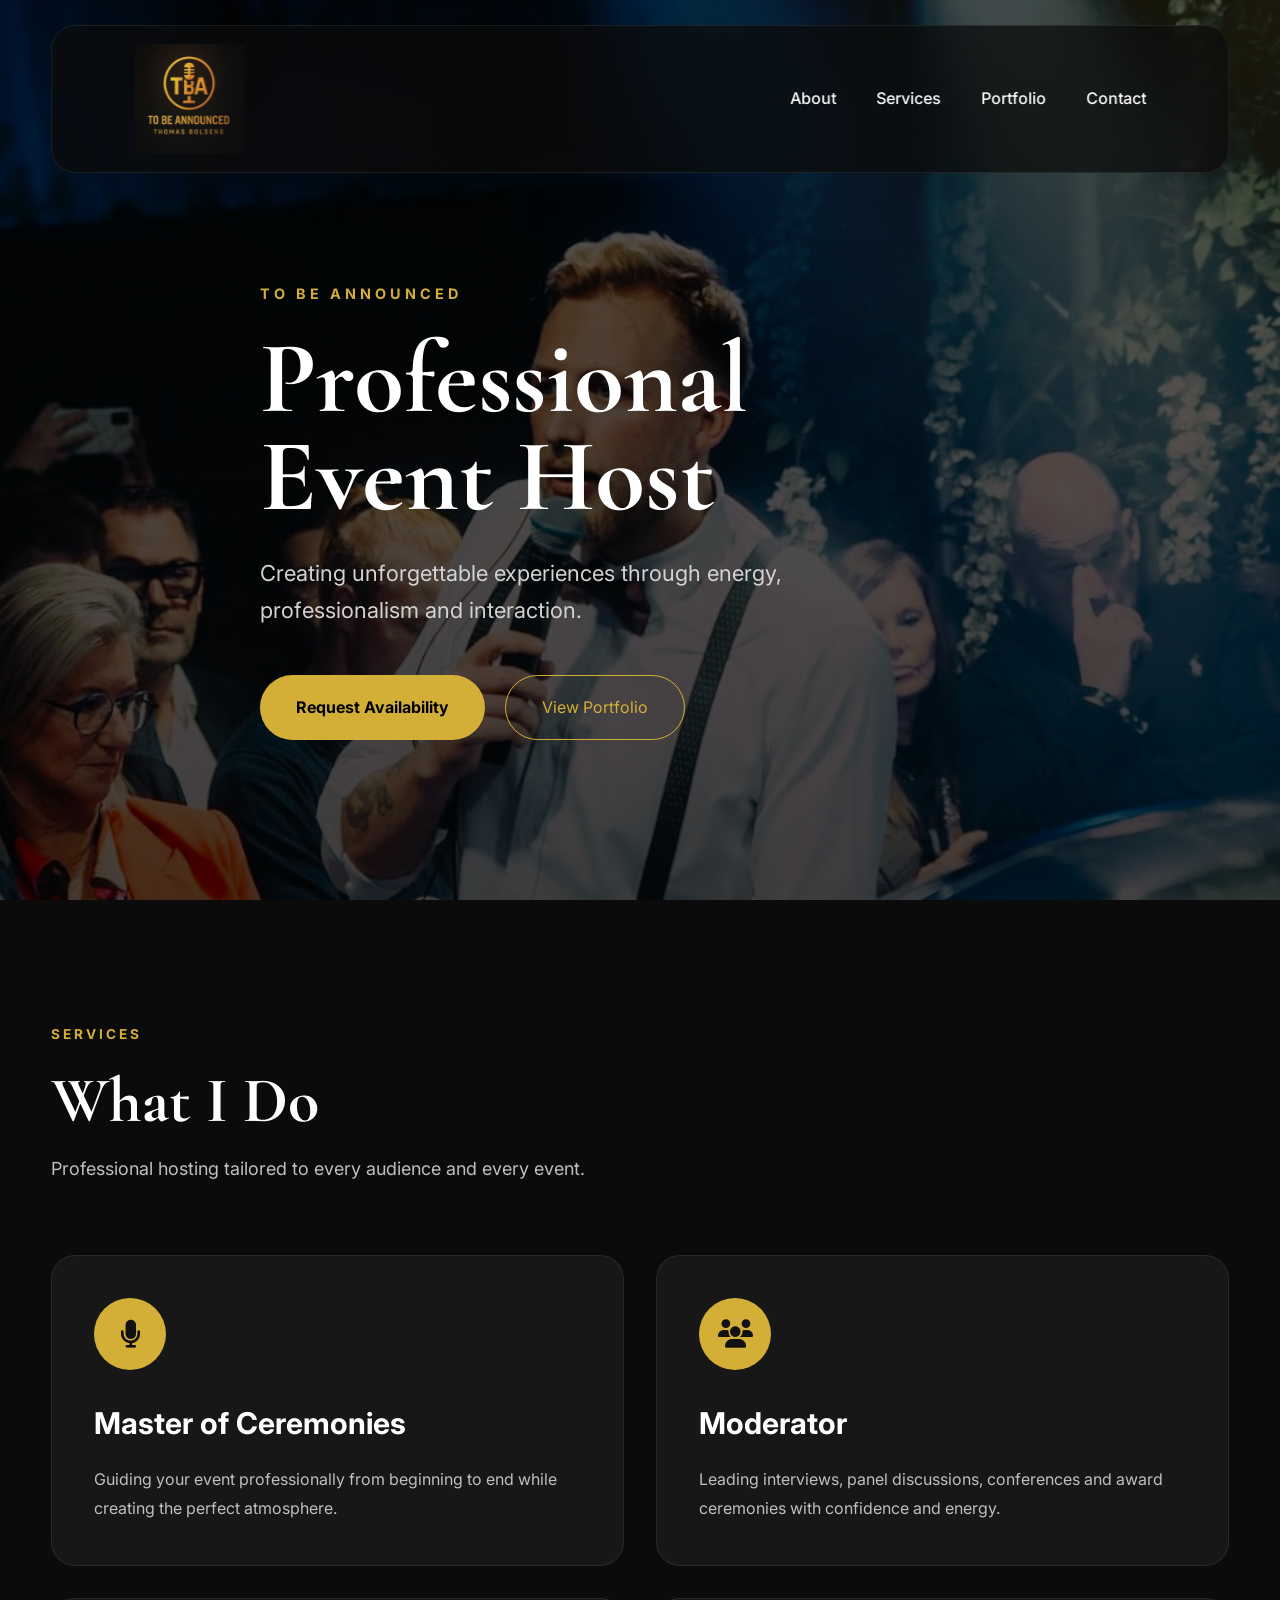
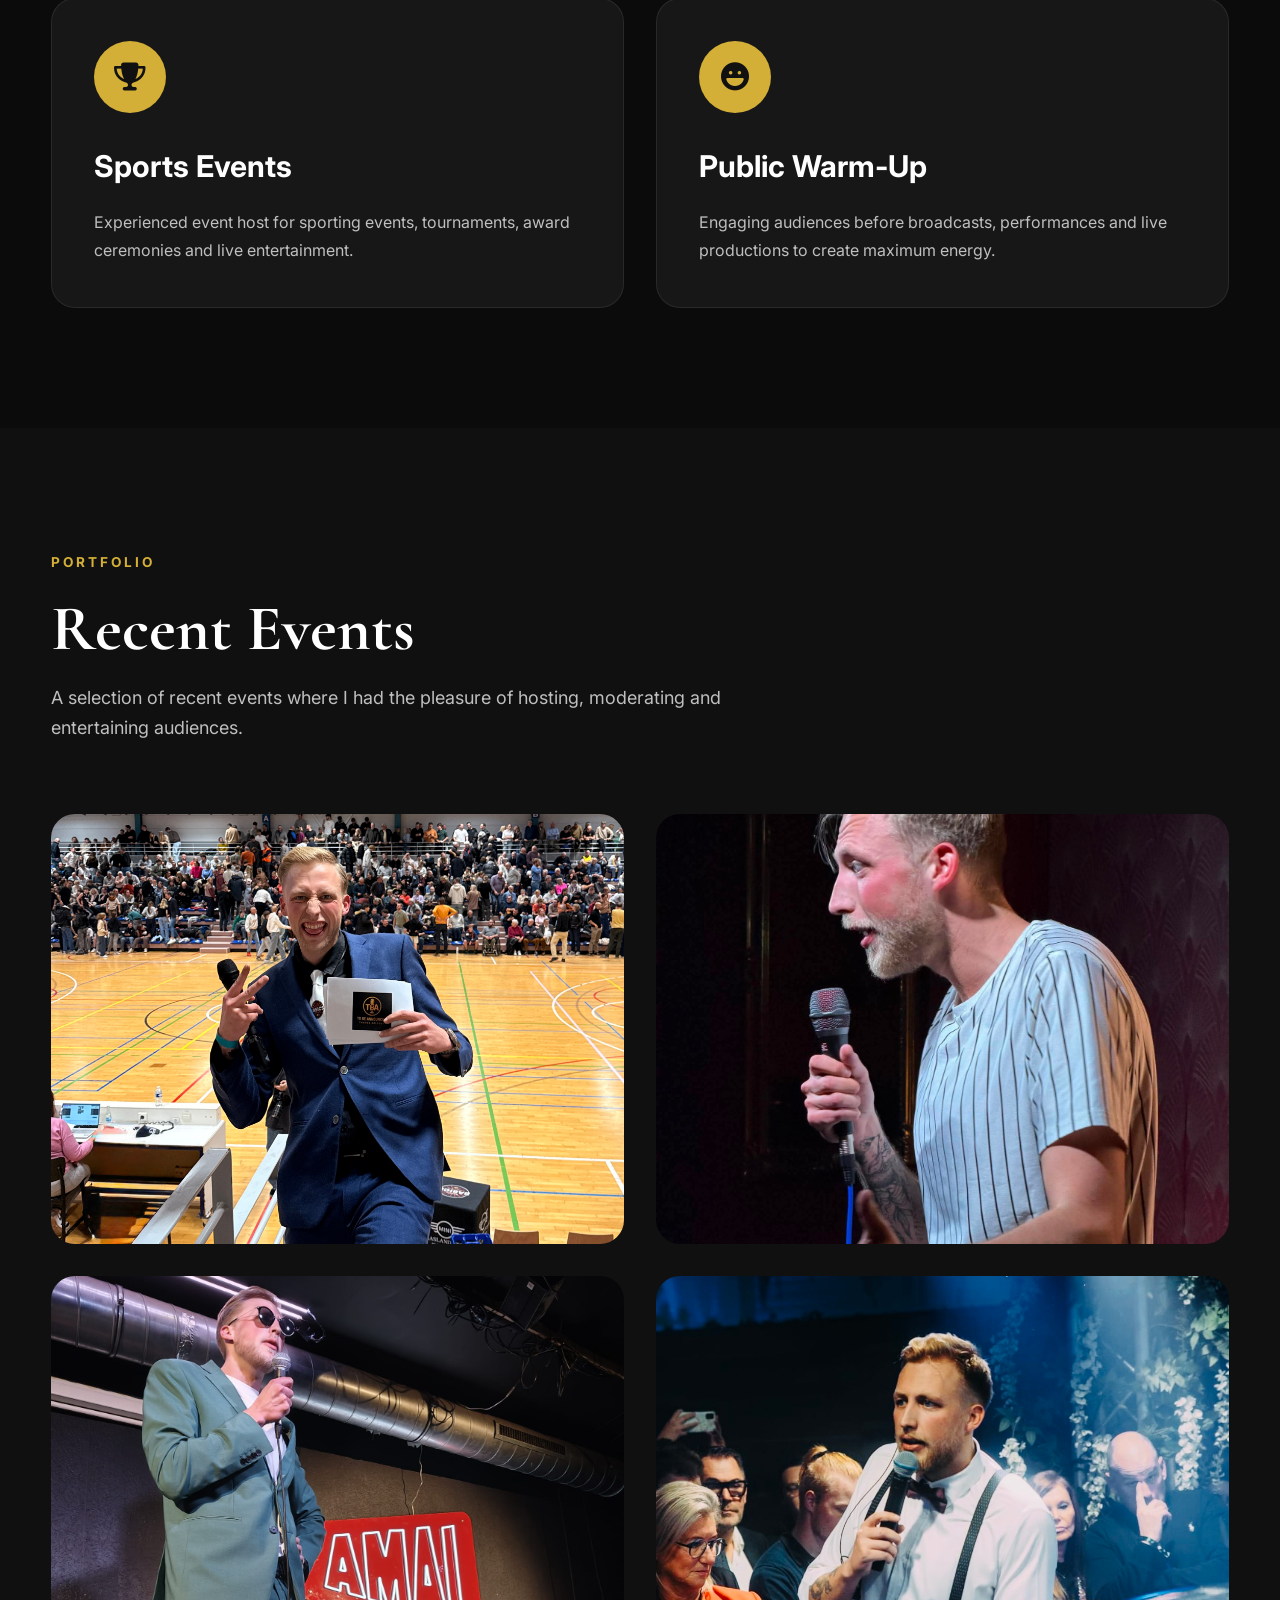
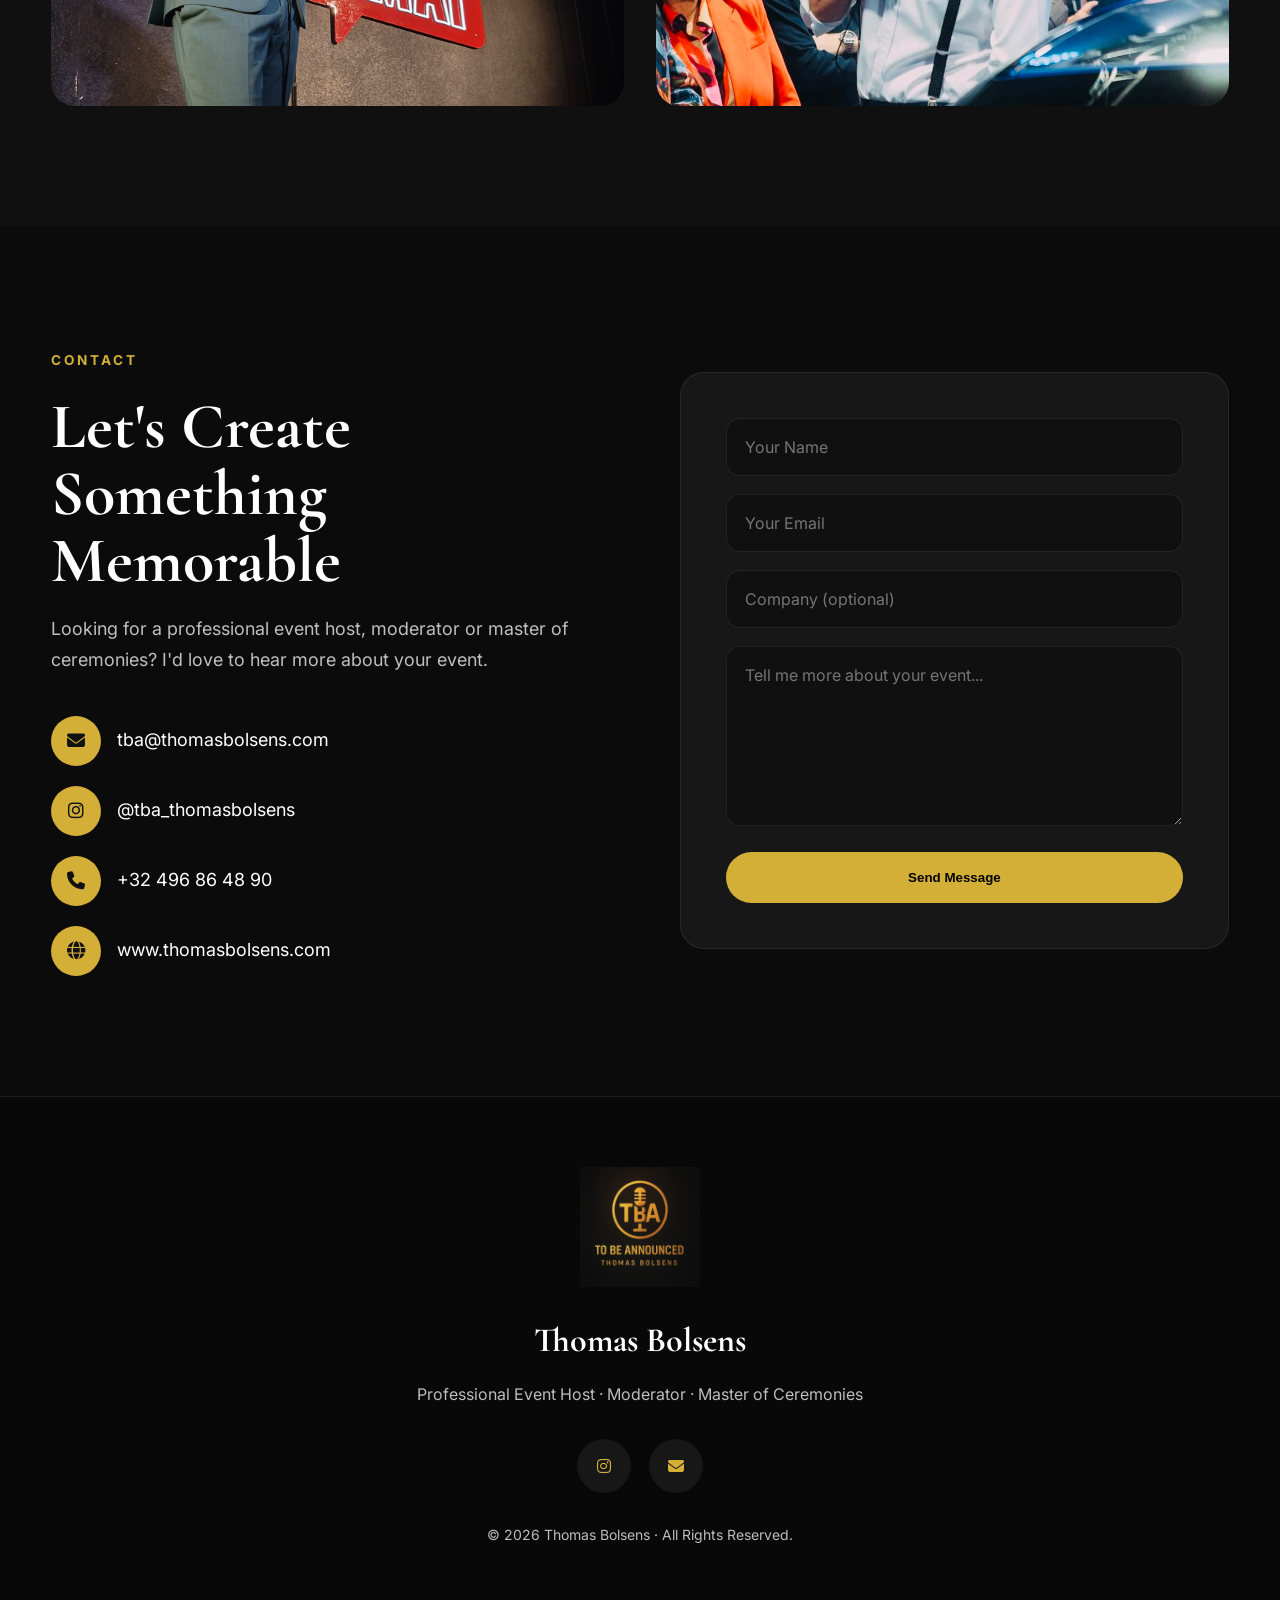
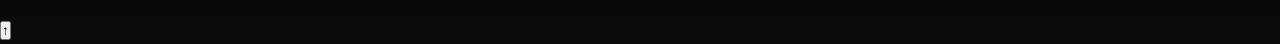
==== commit b4da82f8: "Add Schema.org structured data" ====
--- a/index.html
+++ b/index.html
@@ -9,7 +9,7 @@
     <title>Thomas Bolsens | Professional Event Host</title>
 
     <meta name="description"
-      content="Professional event host, moderator and master of ceremonies based in Belgium. Thomas Bolsens brings energy, interaction and professionalism to every event.">
+      content="Professional event host, moderator and master of ceremonies based in Belgium. Thomas Bolsens creates energetic, engaging and unforgettable live events, corporate events, sports events and award shows.">
 
 <meta name="keywords"
       content="Thomas Bolsens, Event Host, Moderator, Master of Ceremonies, MC, Presenter, Belgium">
@@ -43,6 +43,25 @@
 
 <link rel="icon" type="image/png" href="images/favicon.png">
 
+<script type="application/ld+json">
+{
+  "@context": "https://schema.org",
+  "@type": "Person",
+  "name": "Thomas Bolsens",
+  "jobTitle": "Professional Event Host",
+  "url": "https://thomasbolsens.com",
+  "email": "mailto:tba@thomasbolsens.com",
+  "telephone": "+32496864890",
+  "sameAs": [
+    "https://instagram.com/tba_thomasbolsens"
+  ],
+  "worksFor": {
+    "@type": "Organization",
+    "name": "To Be Announced"
+  }
+}
+</script>
+
 </head>
 
 <body>
@@ -112,99 +131,6 @@
 
 </section>
 
-<!DOCTYPE html>
-<html lang="en">
-
-<head>
-
-    <meta charset="UTF-8">
-    <meta name="viewport" content="width=device-width, initial-scale=1.0">
-
-    <title>Thomas Bolsens | Professional Event Host</title>
-
-    <meta name="description"
-        content="Professional Event Host, Moderator & Master of Ceremonies">
-
-    <link rel="stylesheet" href="style.css">
-
-    <link rel="preconnect" href="https://fonts.googleapis.com">
-    <link rel="preconnect" href="https://fonts.gstatic.com" crossorigin>
-
-    <link
-        href="https://fonts.googleapis.com/css2?family=Inter:wght@300;400;500;600;700&family=Cormorant+Garamond:wght@500;600;700&display=swap"
-        rel="stylesheet">
-
-    <link rel="stylesheet"
-        href="https://cdnjs.cloudflare.com/ajax/libs/font-awesome/6.7.2/css/all.min.css">
-
-</head>
-
-<body>
-
-<header class="navbar">
-
-    <div class="container nav-container">
-
-        <a href="#" class="logo">
-            <img src="images/logo.png" alt="Thomas Bolsens">
-        </a>
-
-        <nav>
-
-            <a href="#about">About</a>
-            <a href="#services">Services</a>
-            <a href="#portfolio">Portfolio</a>
-            <a href="#contact">Contact</a>
-
-        </nav>
-
-        <div class="menu-toggle">
-
-            <i class="fa-solid fa-bars"></i>
-
-        </div>
-
-    </div>
-
-</header>
-
-<section class="hero">
-
-    <div class="hero-overlay"></div>
-
-    <div class="container hero-content">
-
-        <span class="eyebrow">
-            TO BE ANNOUNCED
-        </span>
-
-        <h1>
-            Professional<br>
-            Event Host
-        </h1>
-
-        <p>
-
-            Creating unforgettable experiences through
-            energy, professionalism and interaction.
-
-        </p>
-
-        <div class="hero-buttons">
-
-            <a href="#contact" class="btn-primary">
-                Request Availability
-            </a>
-
-            <a href="#portfolio" class="btn-secondary">
-                View Portfolio
-            </a>
-
-        </div>
-
-    </div>
-
-</section>
 
 <section id="services" class="services">
 
@@ -399,21 +325,20 @@
 
             <div class="contact-details">
 
-                <div class="contact-item">
-
-                    <i class="fa-solid fa-envelope"></i>
-
-                    <span>tba@thomasbolsens.com</span>
-
-                </div>
-
-                <div class="contact-item">
-
-                    <i class="fa-brands fa-instagram"></i>
-
-                    <span>@tba_thomasbolsens</span>
-
-                </div>
+<div class="contact-item">
+    <i class="fa-solid fa-envelope"></i>
+    <span>
+        <a href="mailto:tba@thomasbolsens.com">
+            tba@thomasbolsens.com
+        </a>
+    </span>
+</div>
+
+<div class="contact-item">
+    <i class="fa-brands fa-instagram"></i>
+    <span>@tba_thomasbolsens</span>
+    
+</div>
 
                 <div class="contact-item">
                      <i class="fa-solid fa-phone"></i>
@@ -426,7 +351,11 @@
 
                     <i class="fa-solid fa-globe"></i>
 
-                    <span>www.thomasbolsens.com</span>
+                    <span>
+                        <a href="https://thomasbolsens.com" target="_blank">
+                            www.thomasbolsens.com
+                        </a>
+                    </span>
 
                 </div>
 
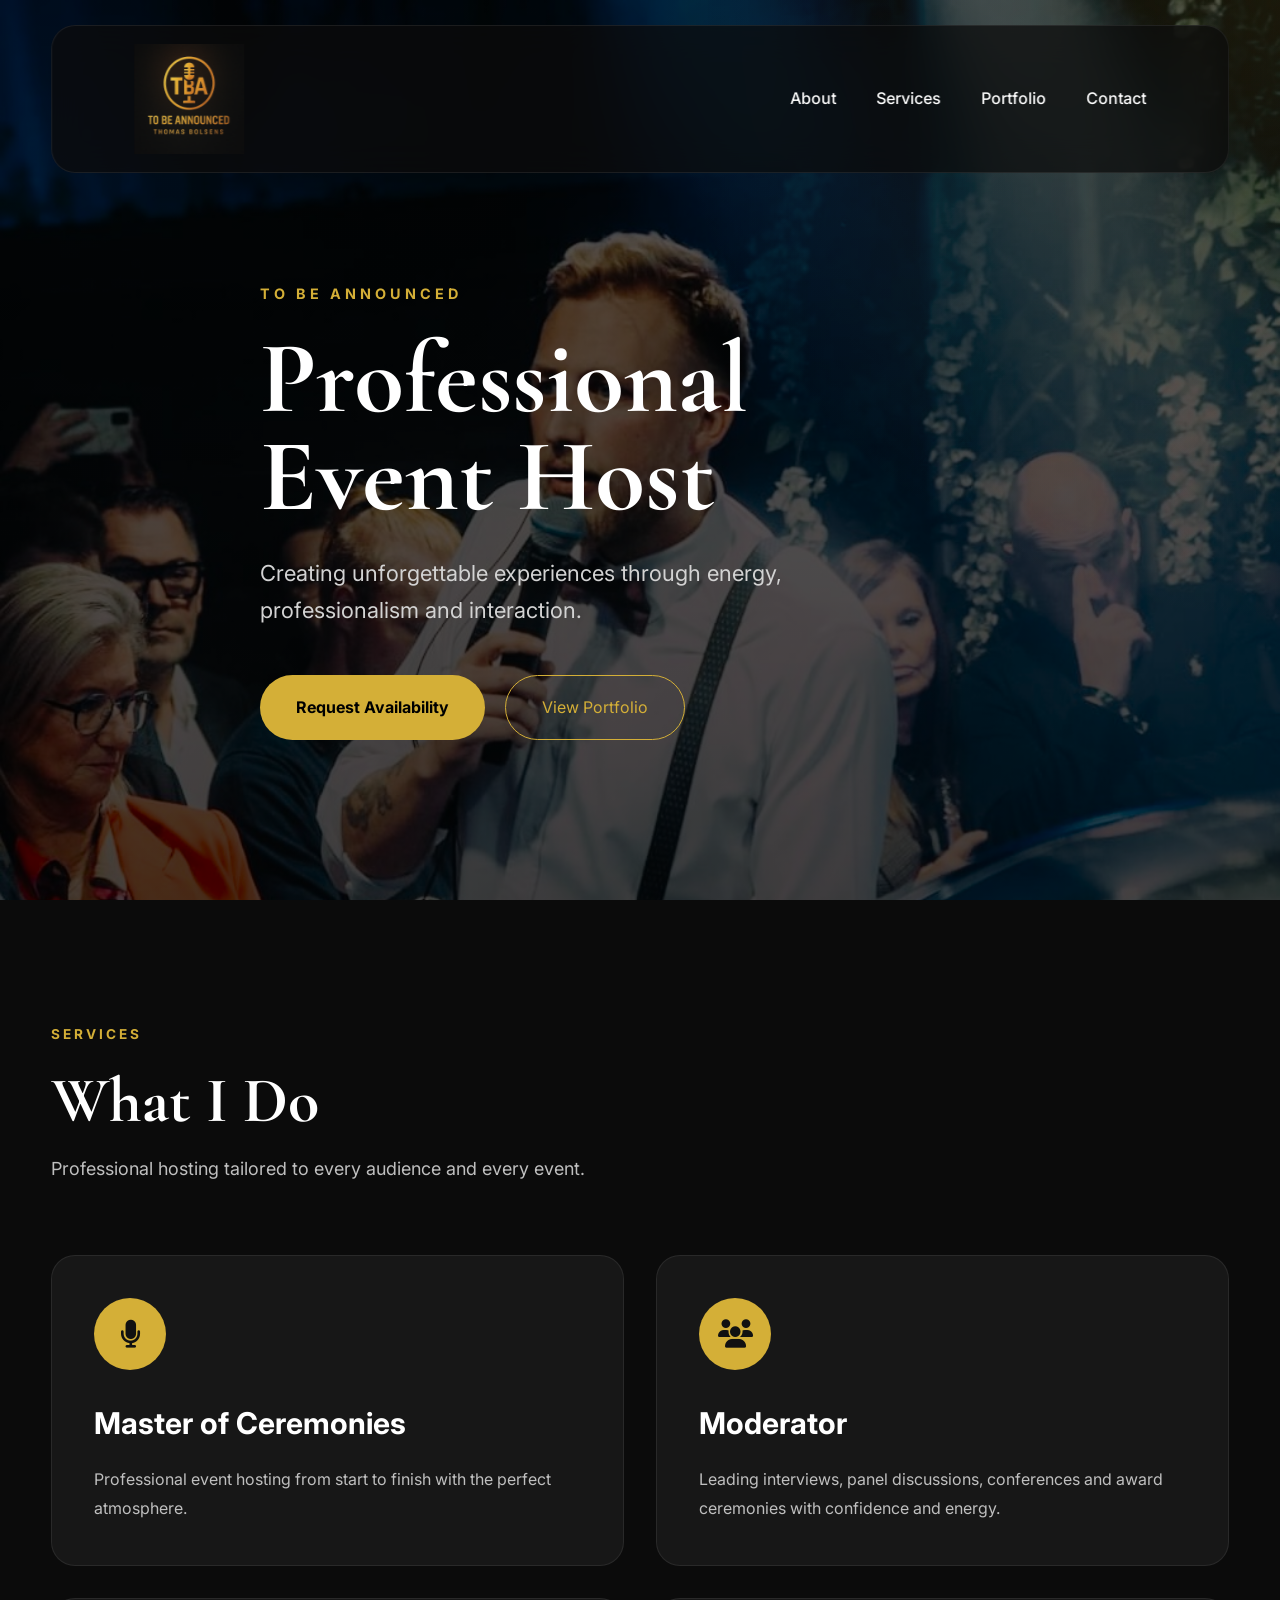
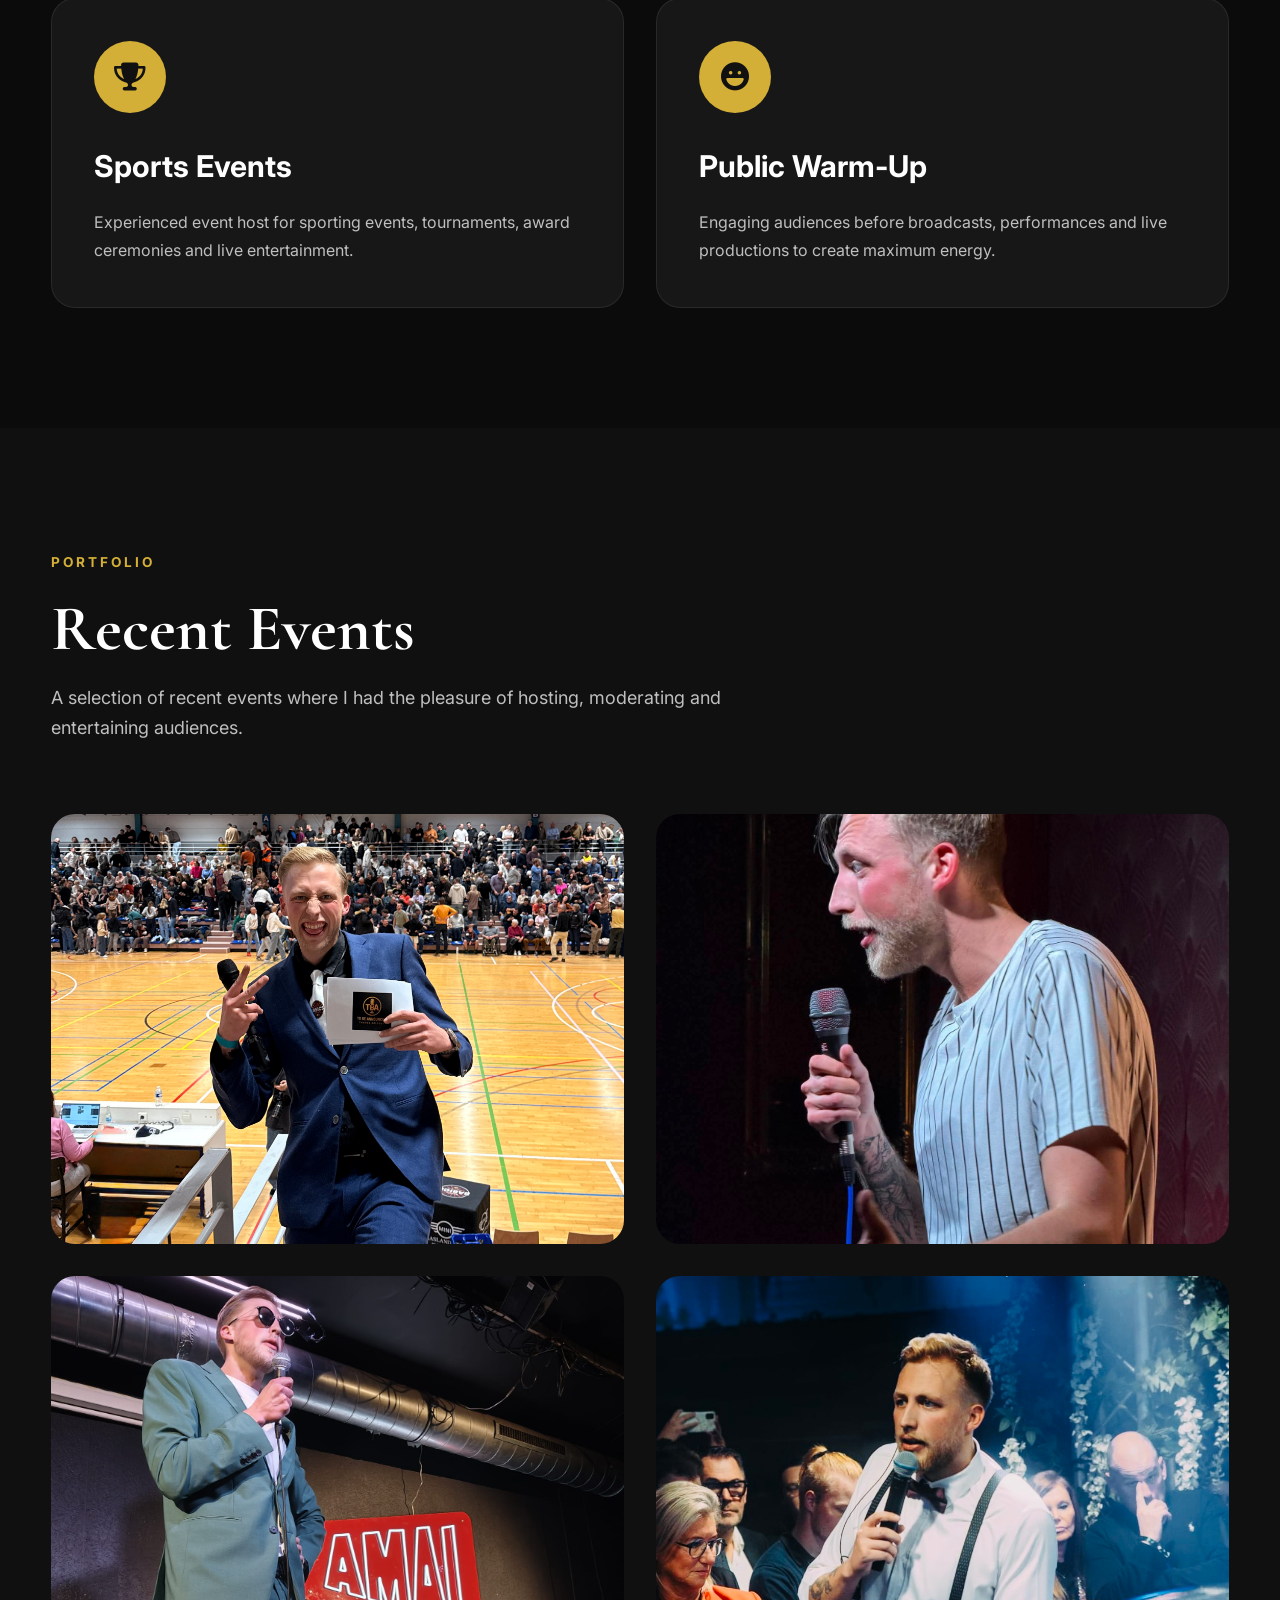
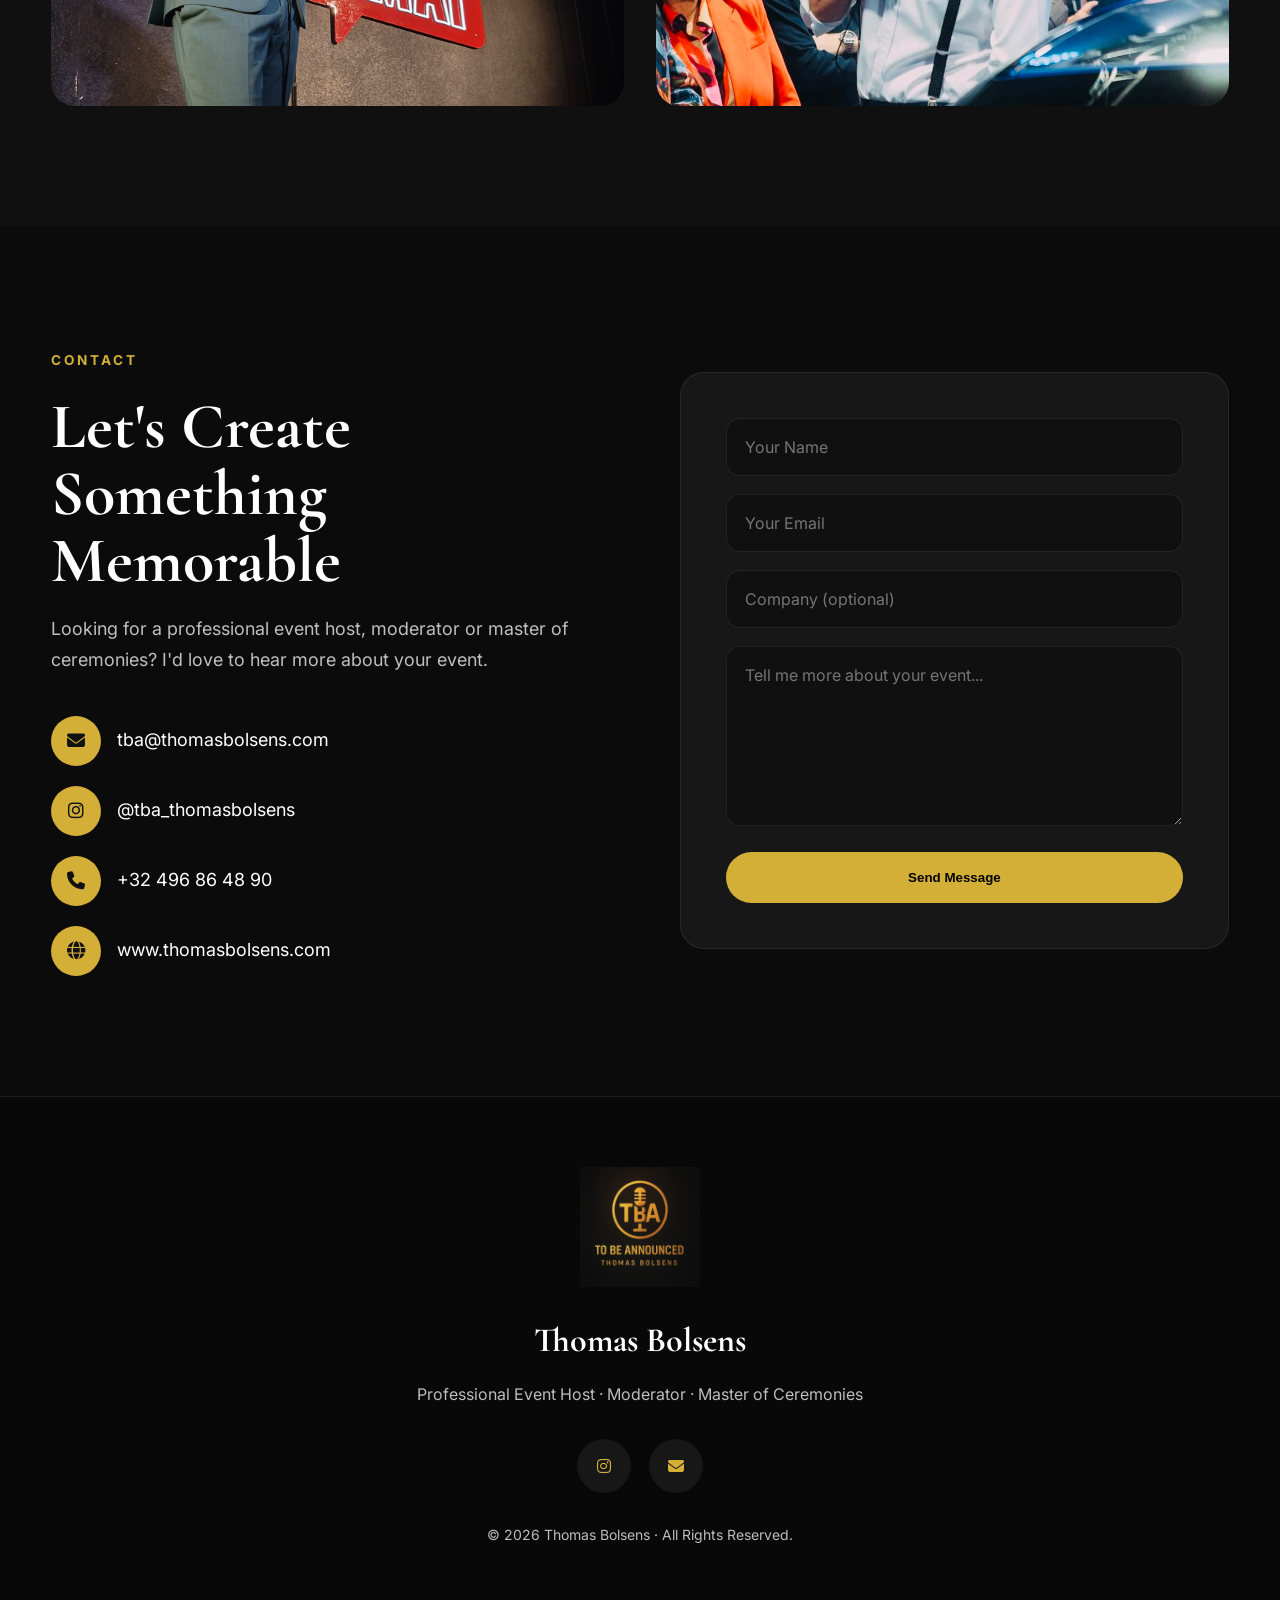
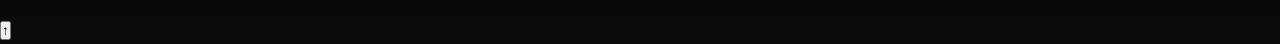
==== commit 78a873a0: "Update Master of Ceremonies description" ====
--- a/index.html
+++ b/index.html
@@ -163,7 +163,7 @@
                 <h3>Master of Ceremonies</h3>
 
                 <p>
-                    Guiding your event professionally from beginning to end while creating the perfect atmosphere.
+                    Professional event hosting from start to finish with the perfect atmosphere.
                 </p>
 
             </div>
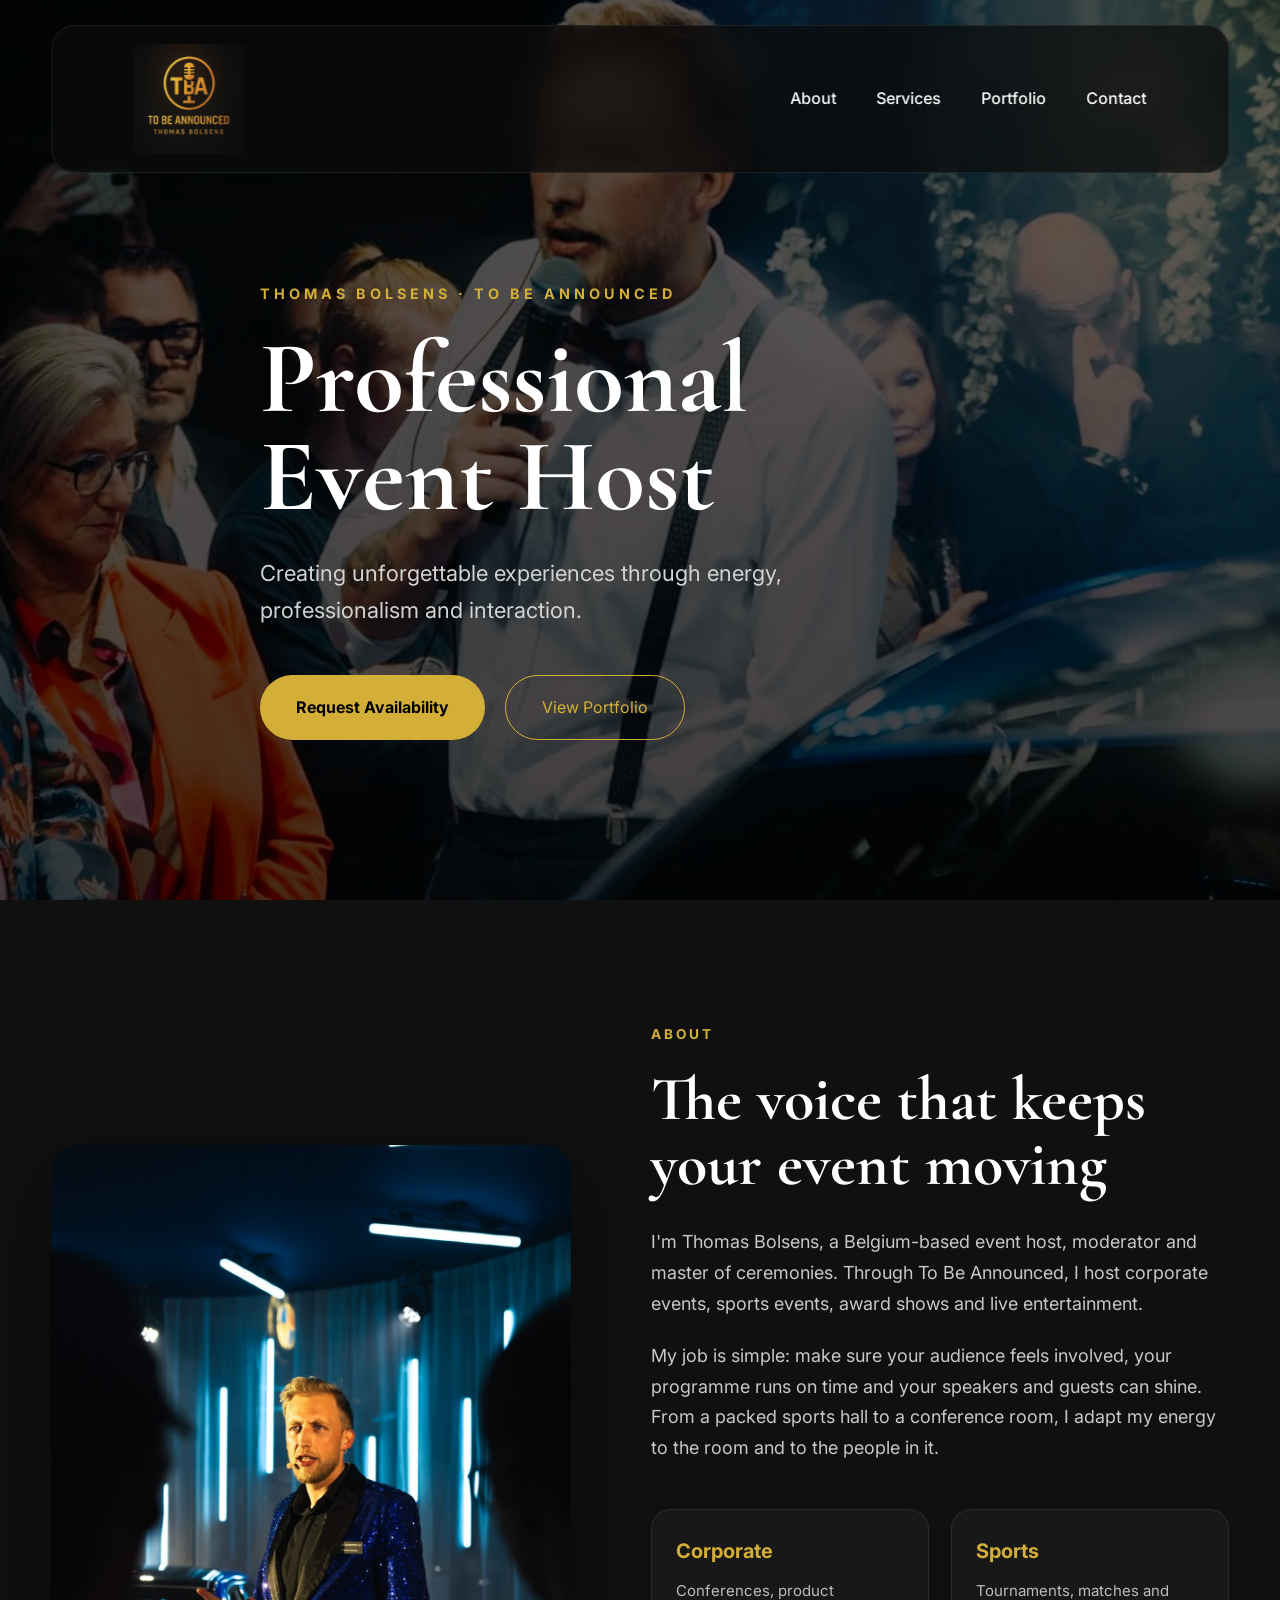
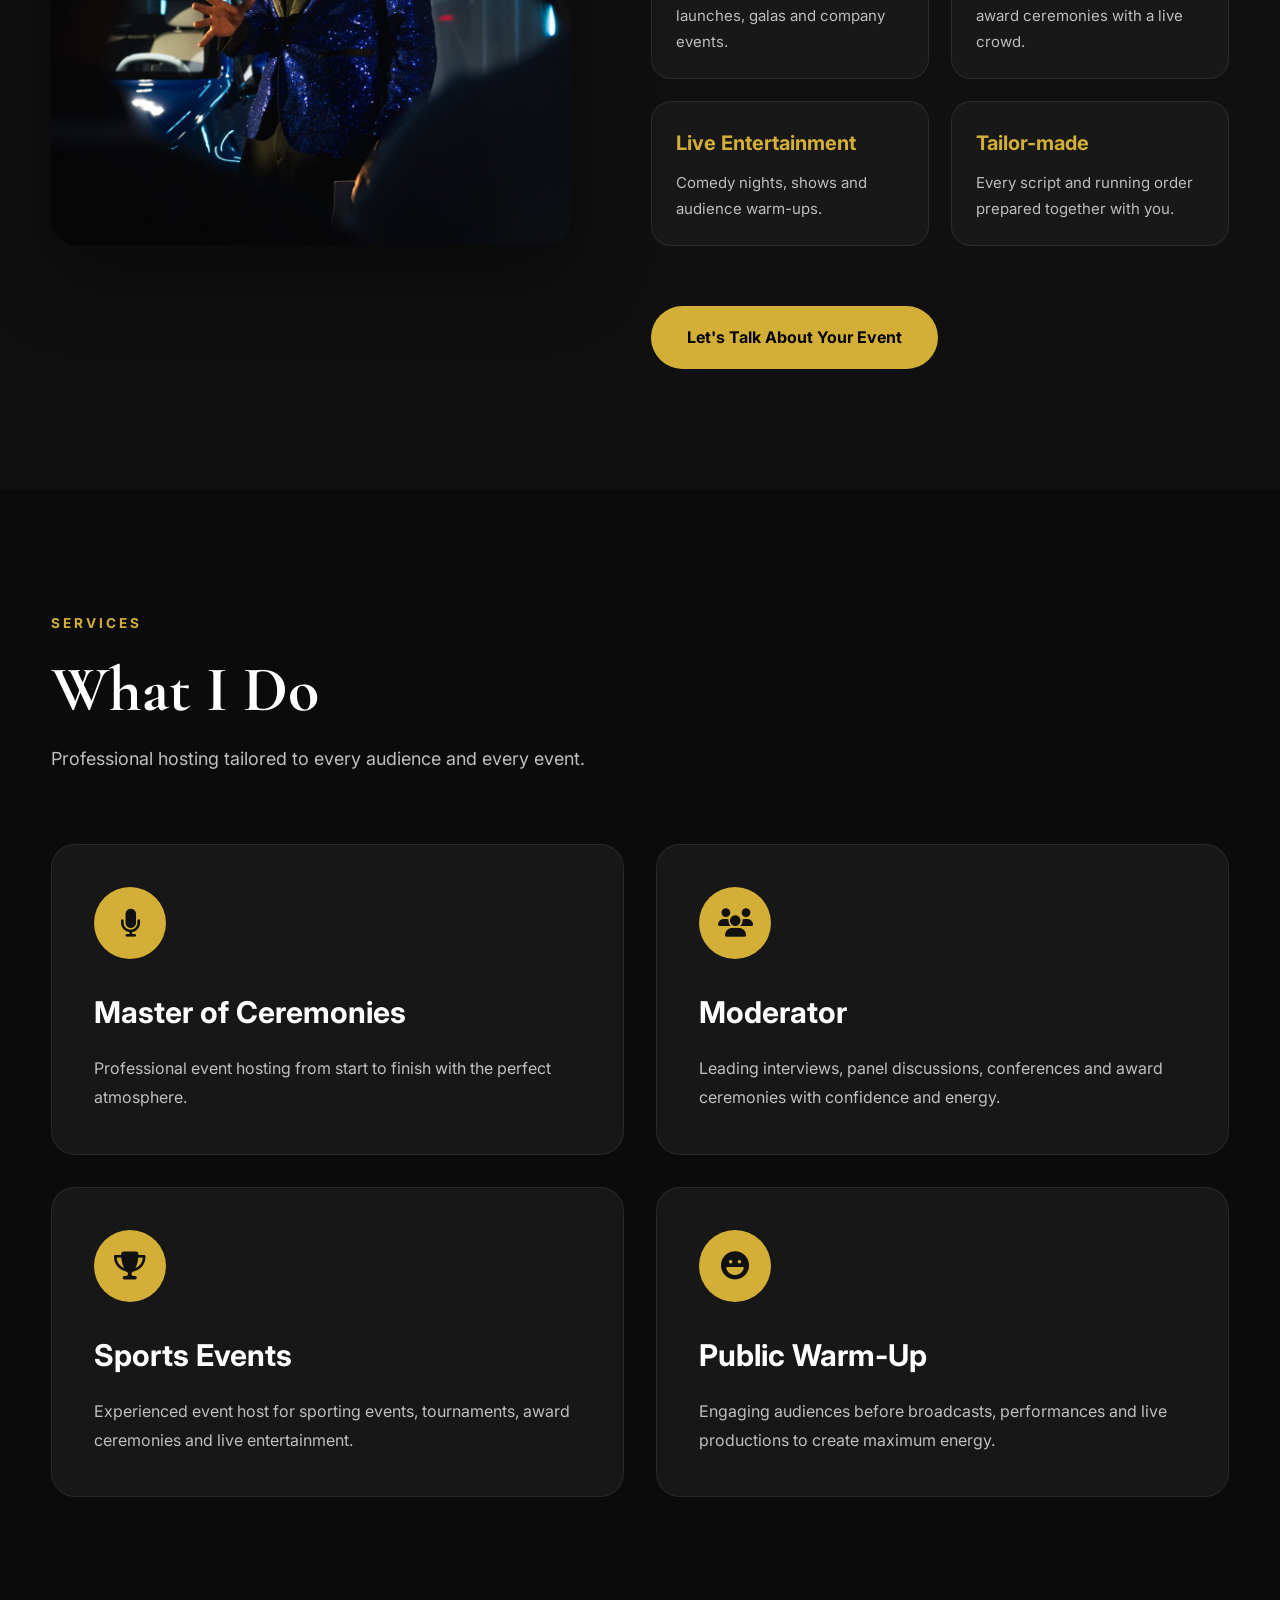
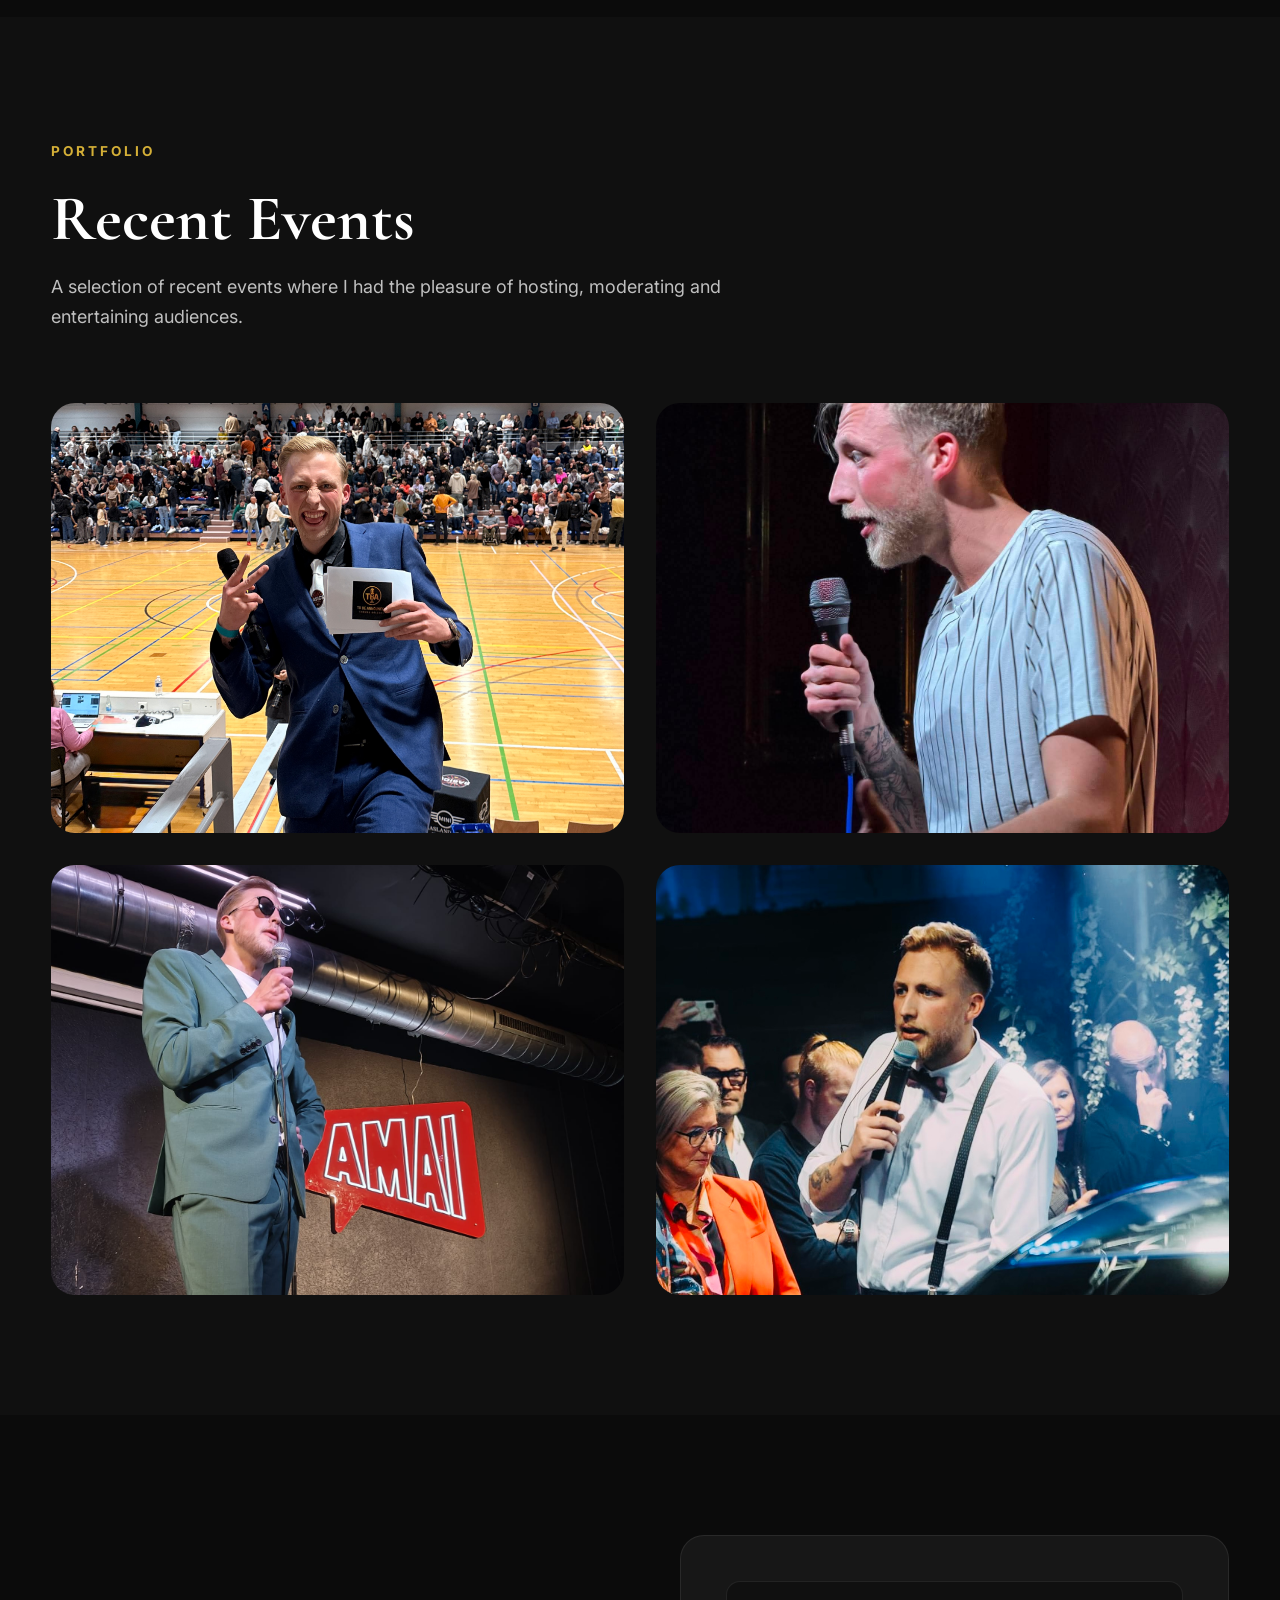
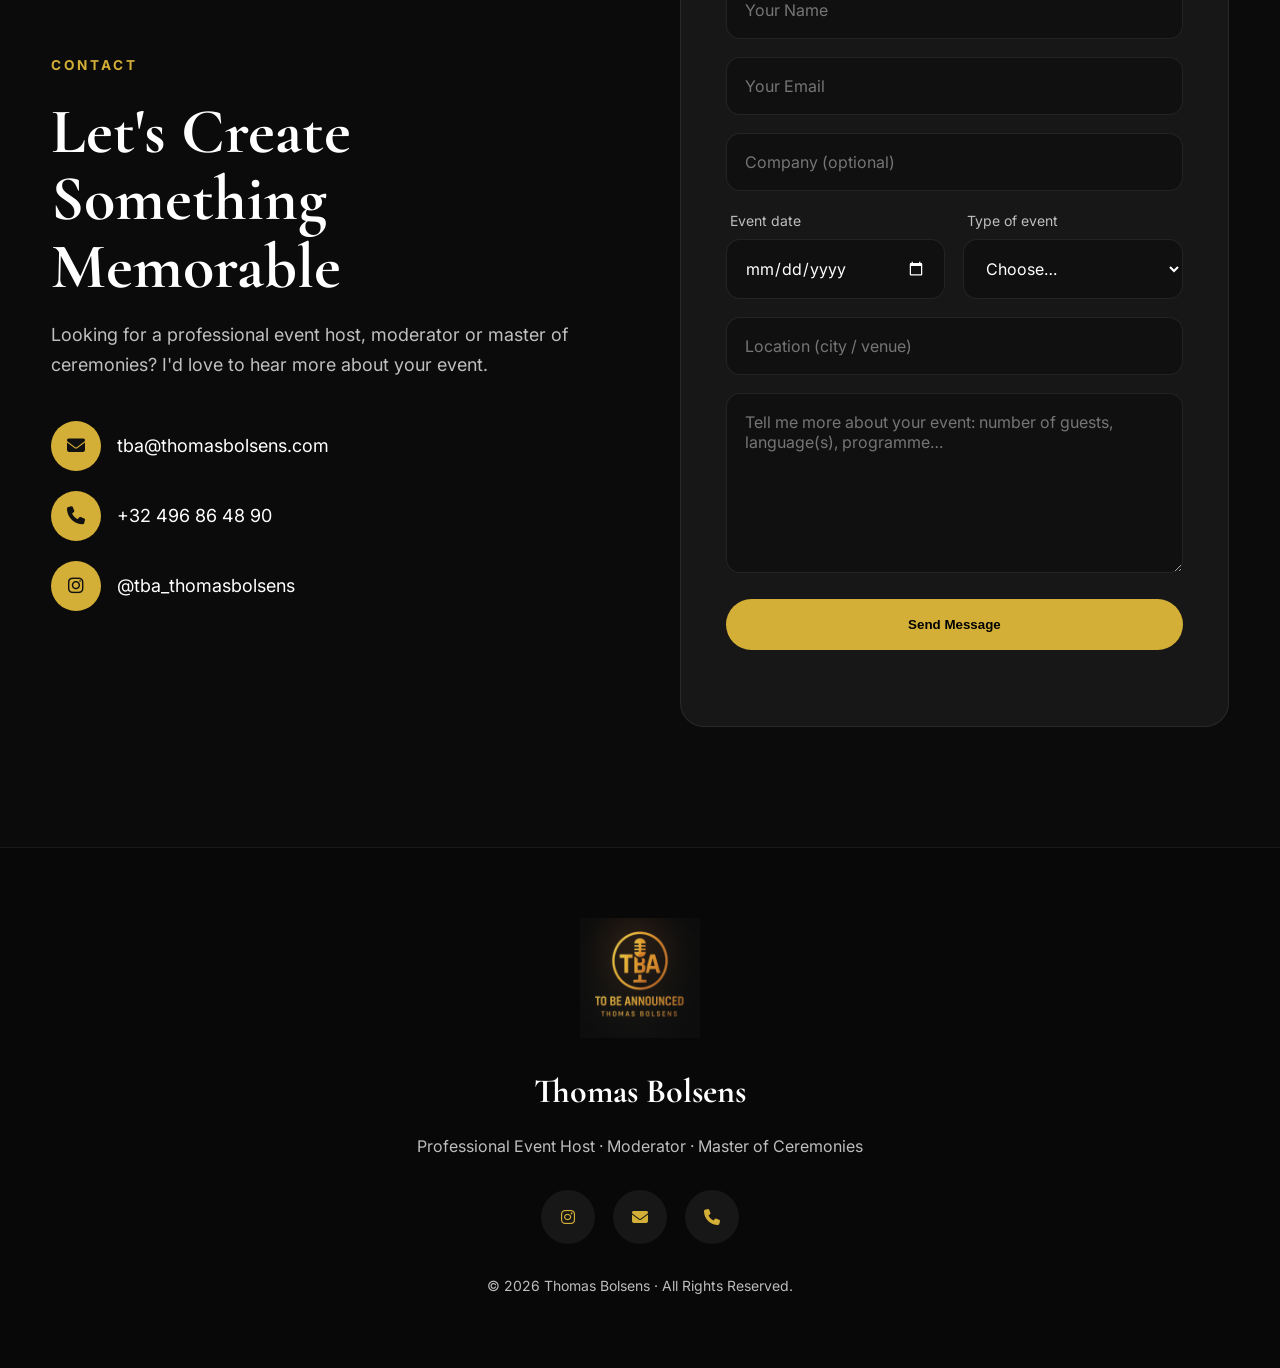
==== commit fbce1c87: "Website update" ====
--- a/index.html
+++ b/index.html
@@ -6,75 +6,85 @@
     <meta charset="UTF-8">
     <meta name="viewport" content="width=device-width, initial-scale=1.0">
 
-    <title>Thomas Bolsens | Professional Event Host</title>
+    <title>Thomas Bolsens | Professional Event Host &amp; MC in Belgium</title>
 
     <meta name="description"
-      content="Professional event host, moderator and master of ceremonies based in Belgium. Thomas Bolsens creates energetic, engaging and unforgettable live events, corporate events, sports events and award shows.">
-
-<meta name="keywords"
-      content="Thomas Bolsens, Event Host, Moderator, Master of Ceremonies, MC, Presenter, Belgium">
-
-<meta name="author" content="Thomas Bolsens">
-<meta name="robots" content="index, follow">
-
-<meta property="og:title" content="Thomas Bolsens | Professional Event Host">
-<meta property="og:description"
-      content="Professional event host, moderator and master of ceremonies for corporate events, sports events and live entertainment.">
-<meta property="og:image" content="https://thomasbolsens.com/images/hero.jpeg">
-<meta property="og:url" content="https://thomasbolsens.com">
-<meta property="og:type" content="website">
-
-<meta name="twitter:card" content="summary_large_image">
-<meta name="twitter:title" content="Thomas Bolsens | Professional Event Host">
-<meta name="twitter:description"
-      content="Professional event host, moderator and master of ceremonies.">
-<meta name="twitter:image" content="https://thomasbolsens.com/images/hero.jpeg">
-
-<link rel="stylesheet" href="style.css">
-
-<link rel="preconnect" href="https://fonts.googleapis.com">
-<link rel="preconnect" href="https://fonts.gstatic.com" crossorigin>
-
-<link href="https://fonts.googleapis.com/css2?family=Inter:wght@300;400;500;600;700&family=Cormorant+Garamond:wght@500;600;700&display=swap"
-      rel="stylesheet">
-
-<link rel="stylesheet"
-      href="https://cdnjs.cloudflare.com/ajax/libs/font-awesome/6.7.2/css/all.min.css">
-
-<link rel="icon" type="image/png" href="images/favicon.png">
-
-<script type="application/ld+json">
-{
-  "@context": "https://schema.org",
-  "@type": "Person",
-  "name": "Thomas Bolsens",
-  "jobTitle": "Professional Event Host",
-  "url": "https://thomasbolsens.com",
-  "email": "mailto:tba@thomasbolsens.com",
-  "telephone": "+32496864890",
-  "sameAs": [
-    "https://instagram.com/tba_thomasbolsens"
-  ],
-  "worksFor": {
-    "@type": "Organization",
-    "name": "To Be Announced"
-  }
-}
-</script>
+          content="Professional event host, moderator and master of ceremonies based in Belgium. Thomas Bolsens creates energetic, engaging and unforgettable live events, corporate events, sports events and award shows.">
+
+    <meta name="author" content="Thomas Bolsens">
+    <meta name="robots" content="index, follow">
+    <meta name="theme-color" content="#0b0b0b">
+
+    <link rel="canonical" href="https://thomasbolsens.com/">
+
+    <meta property="og:title" content="Thomas Bolsens | Professional Event Host">
+    <meta property="og:description"
+          content="Professional event host, moderator and master of ceremonies for corporate events, sports events and live entertainment.">
+    <meta property="og:image" content="https://thomasbolsens.com/images/hero.jpeg">
+    <meta property="og:url" content="https://thomasbolsens.com/">
+    <meta property="og:type" content="website">
+    <meta property="og:locale" content="en_GB">
+    <meta property="og:site_name" content="Thomas Bolsens">
+
+    <meta name="twitter:card" content="summary_large_image">
+    <meta name="twitter:title" content="Thomas Bolsens | Professional Event Host">
+    <meta name="twitter:description"
+          content="Professional event host, moderator and master of ceremonies.">
+    <meta name="twitter:image" content="https://thomasbolsens.com/images/hero.jpeg">
+
+    <link rel="preconnect" href="https://fonts.googleapis.com">
+    <link rel="preconnect" href="https://fonts.gstatic.com" crossorigin>
+
+    <link href="https://fonts.googleapis.com/css2?family=Inter:wght@300;400;500;600;700&family=Cormorant+Garamond:wght@500;600;700&display=swap"
+          rel="stylesheet">
+
+    <link rel="stylesheet"
+          href="https://cdnjs.cloudflare.com/ajax/libs/font-awesome/6.7.2/css/all.min.css">
+
+    <link rel="stylesheet" href="style.css">
+
+    <link rel="icon" type="image/png" href="images/favicon.png">
+
+    <script type="application/ld+json">
+    {
+      "@context": "https://schema.org",
+      "@type": "Person",
+      "name": "Thomas Bolsens",
+      "jobTitle": "Professional Event Host",
+      "description": "Event host, moderator and master of ceremonies for corporate events, sports events, award shows and live entertainment.",
+      "url": "https://thomasbolsens.com",
+      "image": "https://thomasbolsens.com/images/hero.jpeg",
+      "email": "mailto:tba@thomasbolsens.com",
+      "telephone": "+32496864890",
+      "address": {
+        "@type": "PostalAddress",
+        "addressCountry": "BE"
+      },
+      "sameAs": [
+        "https://instagram.com/tba_thomasbolsens"
+      ],
+      "worksFor": {
+        "@type": "Organization",
+        "name": "To Be Announced"
+      }
+    }
+    </script>
 
 </head>
 
 <body>
 
+<a href="#main" class="skip-link">Skip to content</a>
+
 <header class="navbar">
 
     <div class="container nav-container">
 
-        <a href="#" class="logo">
+        <a href="#top" class="logo" aria-label="Thomas Bolsens – back to top">
             <img src="images/logo.png" alt="Thomas Bolsens">
         </a>
 
-        <nav>
+        <nav id="nav" aria-label="Main navigation">
 
             <a href="#about">About</a>
             <a href="#services">Services</a>
@@ -83,24 +93,27 @@
 
         </nav>
 
-        <div class="menu-toggle">
-
-            <i class="fa-solid fa-bars"></i>
-
-        </div>
+        <button class="menu-toggle" id="menuToggle"
+                aria-label="Open menu" aria-expanded="false" aria-controls="nav">
+
+            <i class="fa-solid fa-bars" aria-hidden="true"></i>
+
+        </button>
 
     </div>
 
 </header>
 
-<section class="hero">
+<main id="main">
+
+<section class="hero" id="top">
 
     <div class="hero-overlay"></div>
 
     <div class="container hero-content">
 
         <span class="eyebrow">
-            TO BE ANNOUNCED
+            Thomas Bolsens · To Be Announced
         </span>
 
         <h1>
@@ -109,10 +122,8 @@
         </h1>
 
         <p>
-
             Creating unforgettable experiences through
             energy, professionalism and interaction.
-
         </p>
 
         <div class="hero-buttons">
@@ -131,6 +142,77 @@
 
 </section>
 
+<!-- ABOUT: check this text and adjust it to your own story.
+     Place a portrait photo at images/about.jpeg (until then the hero photo is shown). -->
+<section id="about" class="about">
+
+    <div class="container about-grid">
+
+        <div class="about-image">
+
+            <img src="images/about.jpeg"
+                 onerror="this.onerror=null;this.src='images/hero.jpeg';"
+                 alt="Thomas Bolsens on stage with a microphone"
+                 loading="lazy">
+
+        </div>
+
+        <div class="about-content">
+
+            <span class="section-tag">
+                ABOUT
+            </span>
+
+            <h2>
+                The voice that keeps your event moving
+            </h2>
+
+            <p>
+                I'm Thomas Bolsens, a Belgium-based event host, moderator and
+                master of ceremonies. Through To Be Announced, I host corporate
+                events, sports events, award shows and live entertainment.
+            </p>
+
+            <p>
+                My job is simple: make sure your audience feels involved, your
+                programme runs on time and your speakers and guests can shine.
+                From a packed sports hall to a conference room, I adapt my energy
+                to the room and to the people in it.
+            </p>
+
+            <div class="about-highlights">
+
+                <div class="highlight">
+                    <h3>Corporate</h3>
+                    <p>Conferences, product launches, galas and company events.</p>
+                </div>
+
+                <div class="highlight">
+                    <h3>Sports</h3>
+                    <p>Tournaments, matches and award ceremonies with a live crowd.</p>
+                </div>
+
+                <div class="highlight">
+                    <h3>Live Entertainment</h3>
+                    <p>Comedy nights, shows and audience warm-ups.</p>
+                </div>
+
+                <div class="highlight">
+                    <h3>Tailor-made</h3>
+                    <p>Every script and running order prepared together with you.</p>
+                </div>
+
+            </div>
+
+            <a href="#contact" class="btn-primary">
+                Let's Talk About Your Event
+            </a>
+
+        </div>
+
+    </div>
+
+</section>
 
 <section id="services" class="services">
 
@@ -157,7 +239,7 @@
             <div class="service-card">
 
                 <div class="service-icon">
-                    <i class="fa-solid fa-microphone"></i>
+                    <i class="fa-solid fa-microphone" aria-hidden="true"></i>
                 </div>
 
                 <h3>Master of Ceremonies</h3>
@@ -171,7 +253,7 @@
             <div class="service-card">
 
                 <div class="service-icon">
-                    <i class="fa-solid fa-users"></i>
+                    <i class="fa-solid fa-users" aria-hidden="true"></i>
                 </div>
 
                 <h3>Moderator</h3>
@@ -185,7 +267,7 @@
             <div class="service-card">
 
                 <div class="service-icon">
-                    <i class="fa-solid fa-trophy"></i>
+                    <i class="fa-solid fa-trophy" aria-hidden="true"></i>
                 </div>
 
                 <h3>Sports Events</h3>
@@ -199,7 +281,7 @@
             <div class="service-card">
 
                 <div class="service-icon">
-                    <i class="fa-solid fa-face-laugh"></i>
+                    <i class="fa-solid fa-face-laugh" aria-hidden="true"></i>
                 </div>
 
                 <h3>Public Warm-Up</h3>
@@ -240,7 +322,7 @@
 
             <div class="portfolio-item">
 
-                <img src="images/basketbal.jpeg" alt="Basketball Event">
+                <img src="images/basketbal.jpeg" alt="Thomas hosting a basketball event" loading="lazy">
 
                 <div class="portfolio-overlay">
 
@@ -254,13 +336,13 @@
 
             <div class="portfolio-item">
 
-                <img src="images/comedy1.jpeg" alt="Comedy Show">
+                <img src="images/comedy1.jpeg" alt="Thomas performing at a comedy night" loading="lazy">
 
                 <div class="portfolio-overlay">
 
                     <h3>Comedy Night</h3>
 
-                    <p>Host & Performer</p>
+                    <p>Host &amp; Performer</p>
 
                 </div>
 
@@ -268,21 +350,22 @@
 
             <div class="portfolio-item">
 
-                <img src="images/comedy2.jpeg" alt="Live Entertainment">
+                <img src="images/comedy2.jpeg" alt="Thomas warming up a live audience" loading="lazy">
 
                 <div class="portfolio-overlay">
 
                     <h3>Live Entertainment</h3>
 
-                    <p>Public Warm-up</p>
-
-                </div>
-
-            </div>
-
+                    <p>Public Warm-Up</p>
+
+                </div>
+
+            </div>
+
+            <!-- Tip: replace this photo with one from a different event (it is the same as the hero photo). -->
             <div class="portfolio-item">
 
-                <img src="images/hero.jpeg" alt="Corporate Event">
+                <img src="images/hero.jpeg" alt="Thomas hosting a corporate event" loading="lazy">
 
                 <div class="portfolio-overlay">
 
@@ -315,48 +398,27 @@
             </h2>
 
             <p class="section-text">
-
                 Looking for a professional event host,
                 moderator or master of ceremonies?
-
                 I'd love to hear more about your event.
-
             </p>
 
             <div class="contact-details">
 
-<div class="contact-item">
-    <i class="fa-solid fa-envelope"></i>
-    <span>
-        <a href="mailto:tba@thomasbolsens.com">
-            tba@thomasbolsens.com
-        </a>
-    </span>
-</div>
-
-<div class="contact-item">
-    <i class="fa-brands fa-instagram"></i>
-    <span>@tba_thomasbolsens</span>
-    
-</div>
-
                 <div class="contact-item">
-                     <i class="fa-solid fa-phone"></i>
-                     <span>
-                        <a href="tel:+32496864890">+32 496 86 48 90</a>
-                    </span>
+                    <i class="fa-solid fa-envelope" aria-hidden="true"></i>
+                    <a href="mailto:tba@thomasbolsens.com">tba@thomasbolsens.com</a>
                 </div>
 
                 <div class="contact-item">
-
-                    <i class="fa-solid fa-globe"></i>
-
-                    <span>
-                        <a href="https://thomasbolsens.com" target="_blank">
-                            www.thomasbolsens.com
-                        </a>
-                    </span>
-
+                    <i class="fa-solid fa-phone" aria-hidden="true"></i>
+                    <a href="tel:+32496864890">+32 496 86 48 90</a>
+                </div>
+
+                <div class="contact-item">
+                    <i class="fa-brands fa-instagram" aria-hidden="true"></i>
+                    <a href="https://instagram.com/tba_thomasbolsens"
+                       target="_blank" rel="noopener">@tba_thomasbolsens</a>
                 </div>
 
             </div>
@@ -365,97 +427,121 @@
 
         <form
             class="contact-form"
+            id="contactForm"
             action="https://formspree.io/f/xbdvperz"
             method="POST">
 
-            <input
-                type="text"
-                name="name"
-                placeholder="Your Name"
-                required>
-
-            <input
-                type="email"
-                name="email"
-                placeholder="Your Email"
-                required>
-
-            <input
-                type="text"
-                name="company"
-                placeholder="Company (optional)">
-
-            <textarea
-                name="message"
-                placeholder="Tell me more about your event..."
-                required></textarea>
-
-            <button
-                type="submit"
-                class="btn-primary">
-
+            <input type="hidden" name="_subject" value="New booking request via thomasbolsens.com">
+
+            <!-- Spam trap: stays empty for real visitors -->
+            <input type="text" name="_gotcha" class="hp" tabindex="-1" autocomplete="off" aria-hidden="true">
+
+            <label class="sr-only" for="f-name">Your name</label>
+            <input id="f-name" type="text" name="name" placeholder="Your Name" autocomplete="name" required>
+
+            <label class="sr-only" for="f-email">Your email</label>
+            <input id="f-email" type="email" name="email" placeholder="Your Email" autocomplete="email" required>
+
+            <label class="sr-only" for="f-company">Company</label>
+            <input id="f-company" type="text" name="company" placeholder="Company (optional)" autocomplete="organization">
+
+            <div class="form-row">
+
+                <div>
+                    <label class="form-label" for="f-date">Event date</label>
+                    <input id="f-date" type="date" name="event_date">
+                </div>
+
+                <div>
+                    <label class="form-label" for="f-type">Type of event</label>
+                    <select id="f-type" name="event_type">
+                        <option value="">Choose…</option>
+                        <option>Corporate event</option>
+                        <option>Conference / panel</option>
+                        <option>Sports event</option>
+                        <option>Award show / gala</option>
+                        <option>Live entertainment / warm-up</option>
+                        <option>Other</option>
+                    </select>
+                </div>
+
+            </div>
+
+            <label class="sr-only" for="f-location">Location</label>
+            <input id="f-location" type="text" name="location" placeholder="Location (city / venue)">
+
+            <label class="sr-only" for="f-message">Message</label>
+            <textarea id="f-message" name="message"
+                      placeholder="Tell me more about your event: number of guests, language(s), programme…"
+                      required></textarea>
+
+            <button type="submit" class="btn-primary">
                 Send Message
-
             </button>
 
+            <p class="form-status" id="formStatus" role="status" aria-live="polite"></p>
+
         </form>
 
     </div>
 
 </section>
 
+</main>
+
 <footer class="footer">
 
     <div class="container">
 
         <div class="footer-logo">
 
-            <img src="images/logo.png" alt="Thomas Bolsens Logo">
+            <img src="images/logo.png" alt="Thomas Bolsens Logo" loading="lazy">
 
         </div>
 
         <h3>Thomas Bolsens</h3>
 
         <p>
-
             Professional Event Host · Moderator ·
             Master of Ceremonies
-
         </p>
 
         <div class="footer-social">
 
-            <a
-                href="https://instagram.com/tba_thomasbolsens"
-                target="_blank"
-                aria-label="Instagram">
-
-                <i class="fa-brands fa-instagram"></i>
+            <a href="https://instagram.com/tba_thomasbolsens"
+               target="_blank" rel="noopener"
+               aria-label="Instagram">
+
+                <i class="fa-brands fa-instagram" aria-hidden="true"></i>
 
             </a>
 
-            <a
-                href="mailto:tba@thomasbolsens.com"
-                aria-label="Email">
-
-                <i class="fa-solid fa-envelope"></i>
+            <a href="mailto:tba@thomasbolsens.com"
+               aria-label="Email">
+
+                <i class="fa-solid fa-envelope" aria-hidden="true"></i>
 
             </a>
 
+            <a href="tel:+32496864890"
+               aria-label="Phone">
+
+                <i class="fa-solid fa-phone" aria-hidden="true"></i>
+
+            </a>
+
         </div>
 
         <p class="copyright">
-
-            © 2026 Thomas Bolsens ·
+            © <span id="year">2026</span> Thomas Bolsens ·
             All Rights Reserved.
-
         </p>
 
     </div>
 
 </footer>
 
-<script src="script.js"></script>
+<script src="script.js" defer></script>
 
 </body>
-</html>+</html>
--- a/style.css
+++ b/style.css
@@ -92,6 +92,9 @@
 
     padding:120px 0;
 
+    /* anchor links land below the fixed navbar */
+    scroll-margin-top:110px;
+
 }
 
 /* ==========================================
@@ -299,11 +302,29 @@
 
     display:none;
 
+    background:none;
+
+    border:none;
+
     font-size:28px;
 
     color:white;
 
     cursor:pointer;
+
+    padding:4px 8px;
+
+}
+
+nav a.active{
+
+    color:var(--gold);
+
+}
+
+nav a.active::after{
+
+    width:100%;
 
 }
 
@@ -450,7 +471,8 @@
 
     object-fit:cover;
 
-    object-position:center;
+    /* keep the face in view when the photo is cropped */
+    object-position:center 30%;
 
     border-radius:26px;
 
@@ -1010,9 +1032,76 @@
 
 @media(max-width:768px){
 
+    .nav-container{
+
+        padding:14px 22px;
+
+    }
+
     nav{
 
         display:none;
+
+        position:absolute;
+
+        top:calc(100% + 10px);
+        left:0;
+        right:0;
+
+        flex-direction:column;
+
+        gap:0;
+
+        padding:10px 0;
+
+        background:#0c0c0c;
+
+        border:1px solid var(--border);
+
+        border-radius:20px;
+
+        box-shadow:var(--shadow);
+
+    }
+
+    nav.active{
+
+        display:flex;
+
+    }
+
+    nav a{
+
+        width:100%;
+
+        padding:16px 28px;
+
+        font-size:18px;
+
+    }
+
+    nav a::after{
+
+        display:none;
+
+    }
+
+    /* touch screens can't hover: always show portfolio captions */
+    .portfolio-overlay{
+
+        opacity:1;
+
+    }
+
+    .form-row{
+
+        grid-template-columns:1fr;
+
+    }
+
+    .contact-form{
+
+        padding:30px 22px;
 
     }
 
@@ -1105,4 +1194,299 @@
 
     }
 
+}
+
+/* ==========================================
+   ACCESSIBILITY
+========================================== */
+
+.skip-link{
+
+    position:absolute;
+
+    left:16px;
+    top:-60px;
+
+    z-index:2000;
+
+    padding:12px 20px;
+
+    background:var(--gold);
+
+    color:#111;
+
+    border-radius:12px;
+
+    font-weight:700;
+
+}
+
+.skip-link:focus{
+
+    top:16px;
+
+}
+
+.sr-only{
+
+    position:absolute;
+
+    width:1px;
+    height:1px;
+
+    padding:0;
+    margin:-1px;
+
+    overflow:hidden;
+
+    clip:rect(0,0,0,0);
+
+    white-space:nowrap;
+
+    border:0;
+
+}
+
+a:focus-visible,
+button:focus-visible,
+.menu-toggle:focus-visible{
+
+    outline:2px solid var(--gold);
+
+    outline-offset:4px;
+
+}
+
+/* keyboard users also see portfolio captions */
+.portfolio-item:focus-within .portfolio-overlay{
+
+    opacity:1;
+
+}
+
+/* devices without hover (phones, tablets): always show captions */
+@media (hover:none){
+
+    .portfolio-overlay{
+
+        opacity:1;
+
+    }
+
+}
+
+/* ==========================================
+   CONTACT FORM EXTRAS
+========================================== */
+
+.contact-form select{
+
+    width:100%;
+
+    background:#101010;
+
+    border:1px solid rgba(255,255,255,.08);
+
+    color:white;
+
+    padding:18px;
+
+    border-radius:14px;
+
+    margin-bottom:18px;
+
+    font-family:inherit;
+
+    font-size:16px;
+
+}
+
+.contact-form select:focus{
+
+    outline:none;
+
+    border-color:#D4AF37;
+
+}
+
+.contact-form input[type="date"]{
+
+    color-scheme:dark;
+
+}
+
+.form-row{
+
+    display:grid;
+
+    grid-template-columns:1fr 1fr;
+
+    gap:0 18px;
+
+}
+
+.form-label{
+
+    display:block;
+
+    color:var(--grey);
+
+    font-size:14px;
+
+    margin:0 0 6px 4px;
+
+}
+
+.contact-form button:disabled{
+
+    opacity:.6;
+
+    cursor:wait;
+
+    transform:none;
+
+}
+
+.hp{
+
+    position:absolute;
+
+    left:-9999px;
+
+}
+
+.form-status{
+
+    margin-top:16px;
+
+    font-size:15px;
+
+    min-height:1em;
+
+}
+
+.form-status.success{
+
+    color:#8fd19e;
+
+}
+
+.form-status.error{
+
+    color:#ff8a80;
+
+}
+
+.form-status a{
+
+    text-decoration:underline;
+
+}
+
+.contact-item a:hover{
+
+    color:var(--gold);
+
+}
+
+/* ==========================================
+   SCROLL REVEAL
+========================================== */
+
+.reveal{
+
+    opacity:0;
+
+    transform:translateY(40px);
+
+    transition:opacity .8s ease, transform .8s ease;
+
+}
+
+.reveal.show{
+
+    opacity:1;
+
+    transform:none;
+
+}
+
+/* ==========================================
+   BACK TO TOP
+========================================== */
+
+#topButton{
+
+    position:fixed;
+
+    right:24px;
+    bottom:24px;
+
+    z-index:998;
+
+    width:52px;
+    height:52px;
+
+    border:none;
+
+    border-radius:50%;
+
+    background:var(--gold);
+
+    color:#111;
+
+    font-size:18px;
+
+    cursor:pointer;
+
+    box-shadow:var(--shadow);
+
+    opacity:0;
+
+    visibility:hidden;
+
+    transform:translateY(12px);
+
+    transition:var(--transition);
+
+}
+
+#topButton.visible{
+
+    opacity:1;
+
+    visibility:visible;
+
+    transform:none;
+
+}
+
+#topButton:hover{
+
+    background:var(--gold-light);
+
+}
+
+/* ==========================================
+   REDUCED MOTION
+========================================== */
+
+@media (prefers-reduced-motion:reduce){
+
+    html{
+
+        scroll-behavior:auto;
+
+    }
+
+    *,
+    *::before,
+    *::after{
+
+        transition:none !important;
+
+        animation:none !important;
+
+    }
+
 }
